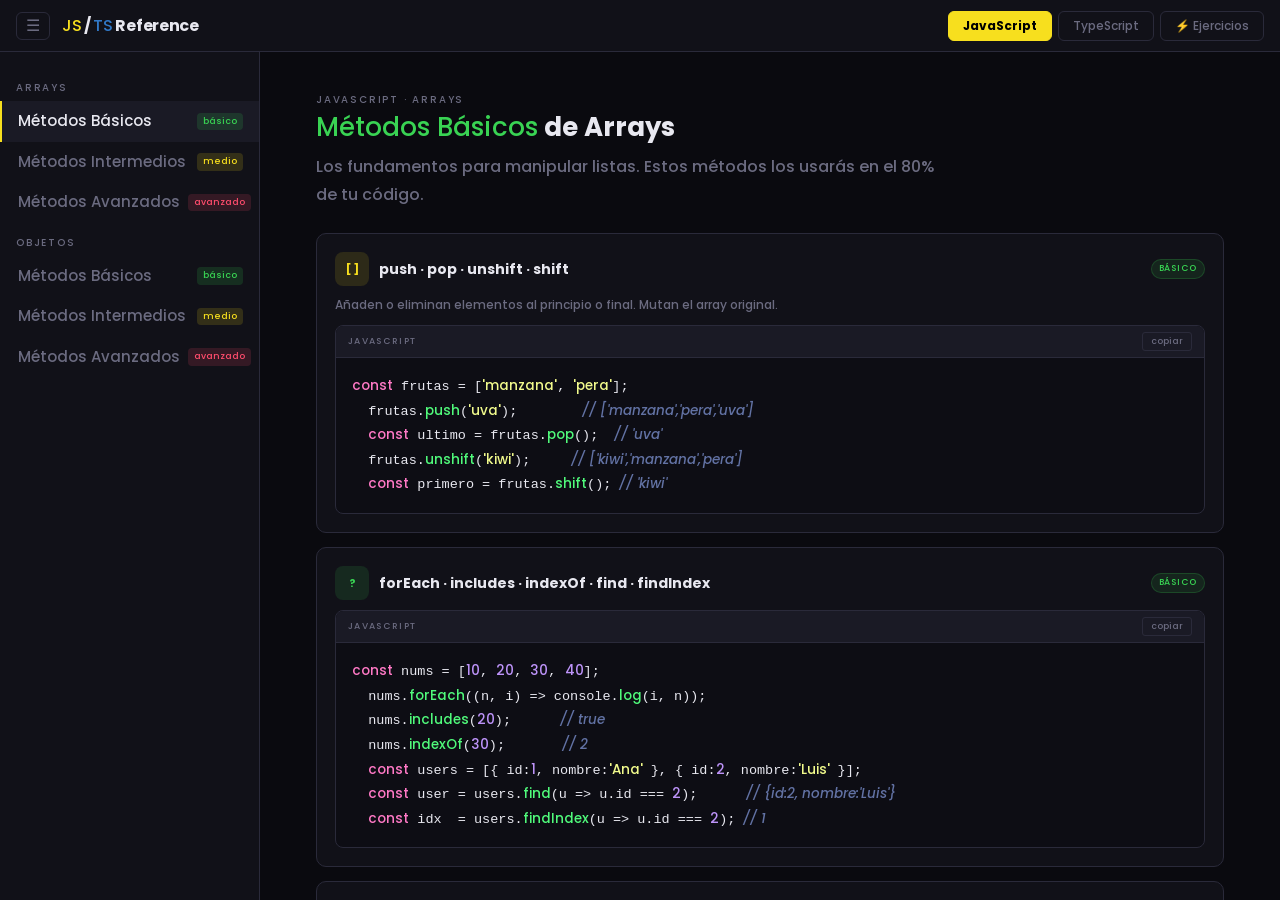
==== index.html @ 87ce4c35 "update name html" ====
<!DOCTYPE html>
<html lang="en">

<head>
  <meta charset="UTF-8">
  <meta name="viewport" content="width=device-width, initial-scale=1.0">
  <title>JS / TS Reference — Arrays, Objetos, TypeScript, React y Next.js</title>
  <link rel="icon" href="./favicon.svg" type="image/svg+xml">
  <link rel="preconnect" href="https://fonts.googleapis.com">
  <link rel="preconnect" href="https://fonts.gstatic.com" crossorigin>
  <link href="https://fonts.googleapis.com/css2?family=Poppins:ital,wght@0,100;0,200;0,300;0,400;0,500;0,600;0,700;0,800;0,900;1,100;1,200;1,300;1,400;1,500;1,600;1,700;1,800;1,900&display=swap" rel="stylesheet">
  <link rel="stylesheet" href="style.css">
  <meta name="description" content="Guía interactiva de métodos de Arrays y Objetos en JavaScript, y patrones de TypeScript para React y Next.js. Con ejercicios de práctica, soluciones y explicaciones. Sin instalación, funciona offline.">
  <meta name="keywords" content="javascript, typescript, arrays, objetos, react, nextjs, métodos javascript, utility types, generics, hooks tipados, ejercicios javascript, aprender javascript, aprender typescript, referencia js, referencia ts">
  <meta name="author" content="jorgeDevCod">
  <meta name="robots" content="index, follow">
  <meta name="theme-color" content="#0a0a0f">
  <link rel="canonical" href="https://js-ts-reference.netlify.app/">
  
  <!-- ===== OPEN GRAPH (Facebook, LinkedIn, WhatsApp) ===== -->
  <meta property="og:type" content="website">
  <meta property="og:url" content="https://js-ts-reference.netlify.app/">
  <meta property="og:title" content="JS / TS Reference — Arrays, Objetos, TypeScript, React y Next.js">
  <meta property="og:description" content="Guía interactiva con teoría, ejemplos y ejercicios de JavaScript y TypeScript. Métodos de Arrays, Objetos, Generics, Utility Types, Hooks tipados, Next.js patterns y más.">
  <meta property="og:image" content="https://js-ts-reference.netlify.app/og-image.png">
  <meta property="og:image:width" content="1200">
  <meta property="og:image:height" content="630">
  <meta property="og:image:alt" content="JS / TS Reference — Guía interactiva de JavaScript y TypeScript">
  <meta property="og:locale" content="es_ES">
  <meta property="og:site_name" content="JS / TS Reference">
  
  <!-- ===== TWITTER CARD ===== -->
  <meta name="twitter:card" content="summary_large_image">
  <meta name="twitter:url" content="https://js-ts-reference.netlify.app/">
  <meta name="twitter:title" content="JS / TS Reference — Arrays, Objetos, TypeScript, React y Next.js">
  <meta name="twitter:description" content="Guía interactiva con teoría, ejemplos y ejercicios de JavaScript y TypeScript para React y Next.js. Funciona offline, sin instalación.">
  <meta name="twitter:image" content="https://js-ts-reference.netlify.app/og-image.png">
  <meta name="twitter:creator" content="@jorgeDevCod">
  <meta name="twitter:site" content="@jorgeDevCod">
  
  <!-- ===== PWA / MOBILE ===== -->
  <meta name="mobile-web-app-capable" content="yes">
  <meta name="apple-mobile-web-app-capable" content="yes">
  <meta name="apple-mobile-web-app-status-bar-style" content="black-translucent">
  <meta name="apple-mobile-web-app-title" content="JS/TS Ref">
  <meta name="application-name" content="JS/TS Reference">
  <meta name="format-detection" content="telephone=no">
</head>

<body>
  </head>

  <body>
    <header>
      <button class="toggle-btn" onclick="toggleSidebar()">☰</button>
      <div class="logo"><span class="js">JS</span> / <span class="ts">TS</span> Reference</div>
      <div class="tabs">
        <button class="main-tab act-js" onclick="switchTab('js',this)">JavaScript</button>
        <button class="main-tab" onclick="switchTab('ts',this)">TypeScript</button>
        <button class="main-tab" onclick="switchTab('ex',this)">⚡ Ejercicios</button>
      </div>
    </header>

    <div class="layout">
      <!-- SIDEBAR JS -->
      <aside id="sb-js">
        <div class="s-label">Arrays</div>
        <div class="s-item active" onclick="show('arr-bas',this)">Métodos Básicos <span class="badge b-bas">básico</span></div>
        <div class="s-item" onclick="show('arr-mid',this)">Métodos Intermedios <span class="badge b-mid">medio</span></div>
        <div class="s-item" onclick="show('arr-adv',this)">Métodos Avanzados <span class="badge b-adv">avanzado</span></div>
        <div class="s-label">Objetos</div>
        <div class="s-item" onclick="show('obj-bas',this)">Métodos Básicos <span class="badge b-bas">básico</span></div>
        <div class="s-item" onclick="show('obj-mid',this)">Métodos Intermedios <span class="badge b-mid">medio</span></div>
        <div class="s-item" onclick="show('obj-adv',this)">Métodos Avanzados <span class="badge b-adv">avanzado</span></div>
      </aside>

      <!-- SIDEBAR TS -->
      <aside id="sb-ts" style="display:none">
        <div class="s-label">TypeScript Core</div>
        <div class="s-item active tsm" onclick="show('ts-types',this)">Tipos &amp; Interfaces <span class="badge b-ts">TS</span></div>
        <div class="s-item" onclick="show('ts-gen',this)">Generics <span class="badge b-ts">TS</span></div>
        <div class="s-item" onclick="show('ts-util',this)">Utility Types <span class="badge b-ts">TS</span></div>
        <div class="s-label">React + Next.js</div>
        <div class="s-item" onclick="show('ts-react',this)">Hooks &amp; Componentes <span class="badge b-ts">React</span></div>
        <div class="s-item" onclick="show('ts-next',this)">Next.js Patterns <span class="badge b-ts">Next</span></div>
        <div class="s-item" onclick="show('ts-async',this)">Async &amp; Fetching <span class="badge b-ts">Async</span></div>
      </aside>

      <!-- SIDEBAR EX -->
      <aside id="sb-ex" style="display:none">
        <div class="s-label">Ejercicios JS</div>
        <div class="s-item active exm" onclick="showEx('ex-js',this)">Arrays &amp; Objetos <span class="badge b-ex">JS</span></div>
        <div class="s-label">Ejercicios TS</div>
        <div class="s-item" onclick="showEx('ex-ts',this)">TypeScript &amp; React <span class="badge b-ts">TS</span></div>
      </aside>

      <main>

        <!-- ===== ARRAYS BÁSICO ===== -->
        <div id="arr-bas" class="sec active">
          <div class="sec-eye">JavaScript · Arrays</div>
          <h1 class="sec-title"><span class="cg">Métodos Básicos</span> de Arrays</h1>
          <p class="sec-desc">Los fundamentos para manipular listas. Estos métodos los usarás en el 80% de tu código.</p>
          <div class="card">
            <div class="card-h">
              <div class="card-icon ij">[ ]</div>
              <div class="card-title">push · pop · unshift · shift</div><span class="tag t-bas">Básico</span>
            </div>
            <p class="card-desc">Añaden o eliminan elementos al principio o final. <strong>Mutan</strong> el array original.</p>
            <div class="cb">
              <div class="cb-head"><span class="cb-lang">javascript</span><button class="cp-btn" onclick="cp(this)">copiar</button></div>
              <pre><span class="kw">const</span> frutas = [<span class="st">'manzana'</span>, <span class="st">'pera'</span>];
  frutas.<span class="fn">push</span>(<span class="st">'uva'</span>);        <span class="cm">// ['manzana','pera','uva']</span>
  <span class="kw">const</span> ultimo = frutas.<span class="fn">pop</span>();  <span class="cm">// 'uva'</span>
  frutas.<span class="fn">unshift</span>(<span class="st">'kiwi'</span>);     <span class="cm">// ['kiwi','manzana','pera']</span>
  <span class="kw">const</span> primero = frutas.<span class="fn">shift</span>(); <span class="cm">// 'kiwi'</span></pre>
            </div>
          </div>
          <div class="card">
            <div class="card-h">
              <div class="card-icon ig">?</div>
              <div class="card-title">forEach · includes · indexOf · find · findIndex</div><span class="tag t-bas">Básico</span>
            </div>
            <div class="cb">
              <div class="cb-head"><span class="cb-lang">javascript</span><button class="cp-btn" onclick="cp(this)">copiar</button></div>
              <pre><span class="kw">const</span> nums = [<span class="nm">10</span>, <span class="nm">20</span>, <span class="nm">30</span>, <span class="nm">40</span>];
  nums.<span class="fn">forEach</span>((n, i) => console.<span class="fn">log</span>(i, n));
  nums.<span class="fn">includes</span>(<span class="nm">20</span>);      <span class="cm">// true</span>
  nums.<span class="fn">indexOf</span>(<span class="nm">30</span>);       <span class="cm">// 2</span>
  <span class="kw">const</span> users = [{ id:<span class="nm">1</span>, nombre:<span class="st">'Ana'</span> }, { id:<span class="nm">2</span>, nombre:<span class="st">'Luis'</span> }];
  <span class="kw">const</span> user = users.<span class="fn">find</span>(u => u.id === <span class="nm">2</span>);      <span class="cm">// {id:2, nombre:'Luis'}</span>
  <span class="kw">const</span> idx  = users.<span class="fn">findIndex</span>(u => u.id === <span class="nm">2</span>); <span class="cm">// 1</span></pre>
            </div>
          </div>
          <div class="card">
            <div class="card-h">
              <div class="card-icon ij">✂</div>
              <div class="card-title">slice · splice</div><span class="tag t-bas">Básico</span>
            </div>
            <div class="cb">
              <div class="cb-head"><span class="cb-lang">javascript</span><button class="cp-btn" onclick="cp(this)">copiar</button></div>
              <pre><span class="kw">const</span> letras = [<span class="st">'a'</span>,<span class="st">'b'</span>,<span class="st">'c'</span>,<span class="st">'d'</span>,<span class="st">'e'</span>];
  letras.<span class="fn">slice</span>(<span class="nm">1</span>, <span class="nm">3</span>);          <span class="cm">// ['b','c'] — NO muta</span>
  letras.<span class="fn">slice</span>(-<span class="nm">2</span>);             <span class="cm">// ['d','e']</span>
  letras.<span class="fn">splice</span>(<span class="nm">2</span>, <span class="nm">1</span>);          <span class="cm">// elimina 'c' — SÍ muta</span>
  letras.<span class="fn">splice</span>(<span class="nm">1</span>, <span class="nm">0</span>, <span class="st">'X'</span>);    <span class="cm">// inserta 'X' en índice 1</span></pre>
            </div>
          </div>
          <div class="card">
            <div class="card-h">
              <div class="card-icon ig">+</div>
              <div class="card-title">join · concat · spread · Array.from · isArray</div><span class="tag t-bas">Básico</span>
            </div>
            <div class="cb">
              <div class="cb-head"><span class="cb-lang">javascript</span><button class="cp-btn" onclick="cp(this)">copiar</button></div>
              <pre><span class="kw">const</span> a = [<span class="nm">1</span>,<span class="nm">2</span>], b = [<span class="nm">3</span>,<span class="nm">4</span>];
  [...a, ...b];                     <span class="cm">// [1,2,3,4]</span>
  [<span class="st">'Hola'</span>,<span class="st">'mundo'</span>].<span class="fn">join</span>(<span class="st">' '</span>);    <span class="cm">// 'Hola mundo'</span>
  <span class="ty">Array</span>.<span class="fn">from</span>(<span class="st">'hola'</span>);              <span class="cm">// ['h','o','l','a']</span>
  <span class="ty">Array</span>.<span class="fn">from</span>({length:<span class="nm">3</span>}, (_,i) => i); <span class="cm">// [0,1,2]</span>
  <span class="ty">Array</span>.<span class="fn">isArray</span>([<span class="nm">1</span>,<span class="nm">2</span>]);           <span class="cm">// true</span></pre>
            </div>
          </div>
        </div>

        <!-- ===== ARRAYS INTERMEDIO ===== -->
        <div id="arr-mid" class="sec">
          <div class="sec-eye">JavaScript · Arrays</div>
          <h1 class="sec-title"><span class="cj">Métodos Intermedios</span> de Arrays</h1>
          <p class="sec-desc">map, filter y reduce son la trinidad del trabajo moderno con datos.</p>
          <div class="card">
            <div class="card-h">
              <div class="card-icon ij">⟿</div>
              <div class="card-title">map() — Transformar</div><span class="tag t-mid">Medio</span>
            </div>
            <p class="card-desc">Transforma cada elemento y retorna un nuevo array del mismo tamaño. No muta. Fundamental en React para renderizar listas.</p>
            <div class="cb">
              <div class="cb-head"><span class="cb-lang">javascript</span><button class="cp-btn" onclick="cp(this)">copiar</button></div>
              <pre><span class="kw">const</span> precios = [<span class="nm">100</span>, <span class="nm">200</span>, <span class="nm">350</span>];
  <span class="kw">const</span> conDesc = precios.<span class="fn">map</span>(p => p * <span class="nm">0.9</span>); <span class="cm">// [90,180,315]</span>
  <span class="kw">const</span> productos = [
    { nombre:<span class="st">'Camisa'</span>, precio:<span class="nm">25</span> },
    { nombre:<span class="st">'Pantalón'</span>, precio:<span class="nm">50</span> }
  ];
  <span class="kw">const</span> etiquetas = productos.<span class="fn">map</span>(p => ({
    ...p, etiqueta: <span class="st">`${p.nombre} — €${p.precio}`</span>, caro: p.precio > <span class="nm">30</span>
  }));</pre>
            </div>
          </div>
          <div class="card">
            <div class="card-h">
              <div class="card-icon ig">▽</div>
              <div class="card-title">filter() — Filtrar</div><span class="tag t-mid">Medio</span>
            </div>
            <div class="cb">
              <div class="cb-head"><span class="cb-lang">javascript</span><button class="cp-btn" onclick="cp(this)">copiar</button></div>
              <pre><span class="kw">const</span> tareas = [
    { id:<span class="nm">1</span>, texto:<span class="st">'Diseñar'</span>, done:<span class="kw">true</span>  },
    { id:<span class="nm">2</span>, texto:<span class="st">'Codear'</span>,  done:<span class="kw">false</span> },
    { id:<span class="nm">3</span>, texto:<span class="st">'Testear'</span>, done:<span class="kw">false</span> },
  ];
  <span class="kw">const</span> pendientes = tareas.<span class="fn">filter</span>(t => !t.done);
  <span class="kw">const</span> textos = tareas.<span class="fn">filter</span>(t => !t.done).<span class="fn">map</span>(t => t.texto);
  <span class="cm">// ['Codear','Testear']</span>
  <span class="kw">const</span> sinPrimera = tareas.<span class="fn">filter</span>(t => t.id !== <span class="nm">1</span>);</pre>
            </div>
          </div>
          <div class="card">
            <div class="card-h">
              <div class="card-icon ir">∑</div>
              <div class="card-title">reduce() — Acumular</div><span class="tag t-mid">Medio</span>
            </div>
            <div class="cb">
              <div class="cb-head"><span class="cb-lang">javascript</span><button class="cp-btn" onclick="cp(this)">copiar</button></div>
              <pre><span class="kw">const</span> nums = [<span class="nm">1</span>,<span class="nm">2</span>,<span class="nm">3</span>,<span class="nm">4</span>,<span class="nm">5</span>];
  <span class="kw">const</span> suma = nums.<span class="fn">reduce</span>((acc, n) => acc + n, <span class="nm">0</span>); <span class="cm">// 15</span>
  <span class="kw">const</span> items = [
    { tipo:<span class="st">'fruta'</span>, nombre:<span class="st">'manzana'</span> },
    { tipo:<span class="st">'vegetal'</span>, nombre:<span class="st">'zanahoria'</span> },
    { tipo:<span class="st">'fruta'</span>, nombre:<span class="st">'pera'</span> },
  ];
  <span class="kw">const</span> porTipo = items.<span class="fn">reduce</span>((acc, item) => {
    <span class="kw">if</span> (!acc[item.tipo]) acc[item.tipo] = [];
    acc[item.tipo].<span class="fn">push</span>(item.nombre);
    <span class="kw">return</span> acc;
  }, {});
  <span class="cm">// { fruta:['manzana','pera'], vegetal:['zanahoria'] }</span></pre>
            </div>
          </div>
          <div class="card">
            <div class="card-h">
              <div class="card-icon ij">⇅</div>
              <div class="card-title">sort · some · every</div><span class="tag t-mid">Medio</span>
            </div>
            <div class="cb">
              <div class="cb-head"><span class="cb-lang">javascript</span><button class="cp-btn" onclick="cp(this)">copiar</button></div>
              <pre><span class="kw">const</span> nums = [<span class="nm">3</span>,<span class="nm">1</span>,<span class="nm">4</span>,<span class="nm">1</span>,<span class="nm">5</span>];
  [...nums].<span class="fn">sort</span>((a,b) => a-b); <span class="cm">// [1,1,3,4,5] asc</span>
  [...nums].<span class="fn">sort</span>((a,b) => b-a); <span class="cm">// [5,4,3,1,1] desc</span>
  nums.<span class="fn">some</span>(n => n > <span class="nm">4</span>);         <span class="cm">// true</span>
  nums.<span class="fn">every</span>(n => n > <span class="nm">0</span>);        <span class="cm">// true</span></pre>
            </div>
          </div>
        </div>

        <!-- ===== ARRAYS AVANZADO ===== -->
        <div id="arr-adv" class="sec">
          <div class="sec-eye">JavaScript · Arrays</div>
          <h1 class="sec-title"><span class="cr">Métodos Avanzados</span> de Arrays</h1>
          <p class="sec-desc">flat, flatMap, Set, Map, groupBy y composición funcional.</p>
          <div class="card">
            <div class="card-h">
              <div class="card-icon ir">⇢</div>
              <div class="card-title">flat · flatMap</div><span class="tag t-adv">Avanzado</span>
            </div>
            <div class="cb">
              <div class="cb-head"><span class="cb-lang">javascript</span><button class="cp-btn" onclick="cp(this)">copiar</button></div>
              <pre>[<span class="nm">1</span>,[<span class="nm">2</span>,[<span class="nm">3</span>]]].<span class="fn">flat</span>();          <span class="cm">// [1,2,[3]]</span>
  [<span class="nm">1</span>,[<span class="nm">2</span>,[<span class="nm">3</span>]]].<span class="fn">flat</span>(Infinity);  <span class="cm">// [1,2,3]</span>
  <span class="kw">const</span> oraciones = [<span class="st">'Hola mundo'</span>, <span class="st">'JS es genial'</span>];
  oraciones.<span class="fn">flatMap</span>(s => s.<span class="fn">split</span>(<span class="st">' '</span>));
  <span class="cm">// ['Hola','mundo','JS','es','genial']</span>
  <span class="kw">const</span> posts = [
    { titulo:<span class="st">'React'</span>, tags:[<span class="st">'js'</span>,<span class="st">'frontend'</span>] },
    { titulo:<span class="st">'TS'</span>,    tags:[<span class="st">'ts'</span>,<span class="st">'js'</span>] },
  ];
  posts.<span class="fn">flatMap</span>(p => p.tags); <span class="cm">// ['js','frontend','ts','js']</span></pre>
            </div>
          </div>
          <div class="card">
            <div class="card-h">
              <div class="card-icon ir">⊞</div>
              <div class="card-title">Set · Map · eliminar duplicados</div><span class="tag t-adv">Avanzado</span>
            </div>
            <div class="cb">
              <div class="cb-head"><span class="cb-lang">javascript</span><button class="cp-btn" onclick="cp(this)">copiar</button></div>
              <pre><span class="kw">const</span> tags = [<span class="st">'js'</span>,<span class="st">'ts'</span>,<span class="st">'js'</span>,<span class="st">'react'</span>];
  <span class="kw">const</span> unicos = [...<span class="kw">new</span> <span class="fn">Set</span>(tags)]; <span class="cm">// ['js','ts','react']</span>
  <span class="kw">const</span> dedup = (arr, key) =>
    [...<span class="kw">new</span> <span class="fn">Map</span>(arr.<span class="fn">map</span>(i => [i[key], i])).<span class="fn">values</span>()];
  <span class="ty">Object</span>.<span class="fn">groupBy</span>(
    [{ cat:<span class="st">'ropa'</span>, n:<span class="st">'camisa'</span> }, { cat:<span class="st">'tech'</span>, n:<span class="st">'laptop'</span> }],
    p => p.cat
  ); <span class="cm">// { ropa:[...], tech:[...] }</span></pre>
            </div>
          </div>
          <div class="card">
            <div class="card-h">
              <div class="card-icon ip">∘</div>
              <div class="card-title">Composición funcional — pipeline</div><span class="tag t-adv">Avanzado</span>
            </div>
            <div class="cb">
              <div class="cb-head"><span class="cb-lang">javascript</span><button class="cp-btn" onclick="cp(this)">copiar</button></div>
              <pre><span class="kw">const</span> ventas = [
    { vendedor:<span class="st">'Ana'</span>,  region:<span class="st">'norte'</span>, monto:<span class="nm">300</span> },
    { vendedor:<span class="st">'Luis'</span>, region:<span class="st">'sur'</span>,   monto:<span class="nm">150</span> },
    { vendedor:<span class="st">'Ana'</span>,  region:<span class="st">'norte'</span>, monto:<span class="nm">450</span> },
  ];
  <span class="kw">const</span> reporte = ventas
    .<span class="fn">filter</span>(v => v.region === <span class="st">'norte'</span>)
    .<span class="fn">reduce</span>((acc, v) => {
      <span class="kw">const</span> e = acc.<span class="fn">find</span>(a => a.vendedor === v.vendedor);
      <span class="kw">if</span> (e) e.total += v.monto;
      <span class="kw">else</span> acc.<span class="fn">push</span>({ vendedor: v.vendedor, total: v.monto });
      <span class="kw">return</span> acc;
    }, [])
    .<span class="fn">sort</span>((a,b) => b.total - a.total)
    .<span class="fn">map</span>(a => <span class="st">`${a.vendedor}: €${a.total}`</span>);
  <span class="cm">// ['Ana: €750']</span></pre>
            </div>
            <div class="out"><span class="out-lbl">resultado</span>['Ana: €750']</div>
          </div>
        </div>

        <!-- ===== OBJETOS BÁSICO ===== -->
        <div id="obj-bas" class="sec">
          <div class="sec-eye">JavaScript · Objetos</div>
          <h1 class="sec-title"><span class="cg">Métodos Básicos</span> de Objetos</h1>
          <p class="sec-desc">Acceso, creación y transformación básica de objetos.</p>
          <div class="card">
            <div class="card-h">
              <div class="card-icon ij">{}</div>
              <div class="card-title">keys · values · entries · fromEntries</div><span class="tag t-bas">Básico</span>
            </div>
            <div class="cb">
              <div class="cb-head"><span class="cb-lang">javascript</span><button class="cp-btn" onclick="cp(this)">copiar</button></div>
              <pre><span class="kw">const</span> persona = { nombre:<span class="st">'Ana'</span>, edad:<span class="nm">28</span>, ciudad:<span class="st">'Madrid'</span> };
  <span class="ty">Object</span>.<span class="fn">keys</span>(persona);    <span class="cm">// ['nombre','edad','ciudad']</span>
  <span class="ty">Object</span>.<span class="fn">values</span>(persona);  <span class="cm">// ['Ana',28,'Madrid']</span>
  <span class="ty">Object</span>.<span class="fn">entries</span>(persona).<span class="fn">forEach</span>(([k,v]) => console.<span class="fn">log</span>(<span class="st">`${k}: ${v}`</span>));
  <span class="kw">const</span> mayus = <span class="ty">Object</span>.<span class="fn">fromEntries</span>(
    <span class="ty">Object</span>.<span class="fn">entries</span>(persona).<span class="fn">map</span>(([k,v]) => [k, <span class="ty">String</span>(v).<span class="fn">toUpperCase</span>()])
  );</pre>
            </div>
          </div>
          <div class="card">
            <div class="card-h">
              <div class="card-icon ig">⊕</div>
              <div class="card-title">Spread · Destructuring · Optional chaining</div><span class="tag t-bas">Básico</span>
            </div>
            <div class="cb">
              <div class="cb-head"><span class="cb-lang">javascript</span><button class="cp-btn" onclick="cp(this)">copiar</button></div>
              <pre><span class="kw">const</span> user = { id:<span class="nm">1</span>, nombre:<span class="st">'Ana'</span>, rol:<span class="st">'admin'</span> };
  <span class="kw">const</span> actualizado = { ...user, nombre:<span class="st">'Ana García'</span> };
  <span class="kw">const</span> { rol, ...sinRol } = user;        <span class="cm">// elimina rol</span>
  <span class="kw">const</span> { nombre: alias, rol = <span class="st">'viewer'</span> } = user;
  <span class="kw">const</span> datos = { config: <span class="kw">null</span> };
  datos?.config?.tema;              <span class="cm">// undefined — no lanza error</span>
  datos?.config?.tema ?? <span class="st">'dark'</span>;  <span class="cm">// 'dark'</span></pre>
            </div>
          </div>
        </div>

        <!-- ===== OBJETOS INTERMEDIO ===== -->
        <div id="obj-mid" class="sec">
          <div class="sec-eye">JavaScript · Objetos</div>
          <h1 class="sec-title"><span class="cj">Métodos Intermedios</span> de Objetos</h1>
          <p class="sec-desc">Clonación profunda, fusión, getters y setters.</p>
          <div class="card">
            <div class="card-h">
              <div class="card-icon ij">⊡</div>
              <div class="card-title">structuredClone · Object.assign</div><span class="tag t-mid">Medio</span>
            </div>
            <div class="cb">
              <div class="cb-head"><span class="cb-lang">javascript</span><button class="cp-btn" onclick="cp(this)">copiar</button></div>
              <pre><span class="kw">const</span> config = { db: { host:<span class="st">'localhost'</span>, port:<span class="nm">5432</span> } };
  <span class="kw">const</span> shallow = { ...config };
  shallow.db.host = <span class="st">'prod'</span>; <span class="cm">// ❌ también cambia config!</span>
  <span class="kw">const</span> deep = <span class="fn">structuredClone</span>(config);
  deep.db.host = <span class="st">'prod'</span>;   <span class="cm">// ✅ config intacto</span>
  <span class="kw">const</span> merged = <span class="ty">Object</span>.<span class="fn">assign</span>({},
    { tema:<span class="st">'dark'</span>, idioma:<span class="st">'es'</span> },
    { tema:<span class="st">'light'</span> }
  ); <span class="cm">// { tema:'light', idioma:'es' }</span></pre>
            </div>
          </div>
          <div class="card">
            <div class="card-h">
              <div class="card-icon ig">get/set</div>
              <div class="card-title">Getters y Setters</div><span class="tag t-mid">Medio</span>
            </div>
            <div class="cb">
              <div class="cb-head"><span class="cb-lang">javascript</span><button class="cp-btn" onclick="cp(this)">copiar</button></div>
              <pre><span class="kw">const</span> persona = {
    nombre:<span class="st">'Ana'</span>, apellido:<span class="st">'García'</span>,
    <span class="kw">get</span> <span class="fn">nombreCompleto</span>() { <span class="kw">return</span> <span class="st">`${this.nombre} ${this.apellido}`</span>; },
    <span class="kw">set</span> <span class="fn">nombreCompleto</span>(val) { [this.nombre, this.apellido] = val.<span class="fn">split</span>(<span class="st">' '</span>); }
  };
  persona.nombreCompleto;           <span class="cm">// 'Ana García'</span>
  persona.nombreCompleto = <span class="st">'Luis Pérez'</span>;
  persona.nombre;                   <span class="cm">// 'Luis'</span></pre>
            </div>
          </div>
        </div>

        <!-- ===== OBJETOS AVANZADO ===== -->
        <div id="obj-adv" class="sec">
          <div class="sec-eye">JavaScript · Objetos</div>
          <h1 class="sec-title"><span class="cr">Métodos Avanzados</span> de Objetos</h1>
          <p class="sec-desc">freeze, seal, defineProperty, Proxy y Object.create.</p>
          <div class="card">
            <div class="card-h">
              <div class="card-icon ir">⊛</div>
              <div class="card-title">freeze · seal · defineProperty</div><span class="tag t-adv">Avanzado</span>
            </div>
            <div class="cb">
              <div class="cb-head"><span class="cb-lang">javascript</span><button class="cp-btn" onclick="cp(this)">copiar</button></div>
              <pre><span class="kw">const</span> CFG = <span class="ty">Object</span>.<span class="fn">freeze</span>({ api:<span class="st">'https://api.com'</span>, v:<span class="nm">2</span> });
  CFG.v = <span class="nm">3</span>; <span class="cm">// silently fails</span>
  <span class="kw">const</span> obj = <span class="ty">Object</span>.<span class="fn">seal</span>({ nombre:<span class="st">'Ana'</span> });
  obj.nombre = <span class="st">'Luis'</span>; <span class="cm">// ✅ cambia valor</span>
  obj.edad   = <span class="nm">30</span>;    <span class="cm">// ❌ no añade</span>
  <span class="kw">const</span> user = {};
  <span class="ty">Object</span>.<span class="fn">defineProperty</span>(user, <span class="st">'id'</span>, {
    <span class="kw">get</span>() { <span class="kw">return</span> <span class="st">'USR-001'</span>; },
    enumerable:<span class="kw">true</span>, configurable:<span class="kw">false</span>, writable:<span class="kw">false</span>
  });</pre>
            </div>
          </div>
          <div class="card">
            <div class="card-h">
              <div class="card-icon ip">⟡</div>
              <div class="card-title">Proxy · Object.create</div><span class="tag t-adv">Avanzado</span>
            </div>
            <div class="cb">
              <div class="cb-head"><span class="cb-lang">javascript</span><button class="cp-btn" onclick="cp(this)">copiar</button></div>
              <pre><span class="kw">const</span> persona = <span class="kw">new</span> <span class="fn">Proxy</span>({}, {
    <span class="fn">set</span>(target, prop, value) {
      <span class="kw">if</span> (prop === <span class="st">'edad'</span> && <span class="kw">typeof</span> value !== <span class="st">'number'</span>)
        <span class="kw">throw new</span> <span class="fn">TypeError</span>(<span class="st">'edad debe ser número'</span>);
      target[prop] = value; <span class="kw">return</span> <span class="kw">true</span>;
    }
  });
  persona.edad = <span class="nm">25</span>;    <span class="cm">// ✅</span>
  persona.edad = <span class="st">'25'</span>;  <span class="cm">// ❌ TypeError</span>
  <span class="kw">const</span> animal = { <span class="fn">hablar</span>() { <span class="kw">return</span> <span class="st">`Soy ${this.nombre}`</span>; } };
  <span class="kw">const</span> perro = <span class="ty">Object</span>.<span class="fn">create</span>(animal);
  perro.nombre = <span class="st">'Rex'</span>;
  perro.<span class="fn">hablar</span>(); <span class="cm">// 'Soy Rex'</span></pre>
            </div>
          </div>
        </div>

        <!-- ===== TS TIPOS ===== -->
        <div id="ts-types" class="sec">
          <div class="sec-eye">TypeScript · Core</div>
          <h1 class="sec-title"><span class="ct">Tipos</span> e <span class="ct">Interfaces</span></h1>
          <div class="card">
            <div class="card-h">
              <div class="card-icon it">T</div>
              <div class="card-title">type vs interface · as const · satisfies · keyof</div><span class="tag t-ts">TypeScript</span>
            </div>
            <div class="cb">
              <div class="cb-head"><span class="cb-lang">typescript</span><button class="cp-btn" onclick="cp(this)">copiar</button></div>
              <pre><span class="kw">interface</span> <span class="ty">User</span> {
    id: <span class="ty">number</span>; nombre: <span class="ty">string</span>; email: <span class="ty">string</span>;
    avatar?: <span class="ty">string</span>; <span class="kw">readonly</span> createdAt: <span class="ty">Date</span>;
  }
  <span class="kw">interface</span> <span class="ty">Admin</span> <span class="kw">extends</span> <span class="ty">User</span> { permisos: <span class="ty">string</span>[]; }
  <span class="kw">type</span> <span class="ty">Status</span> = <span class="st">'activo'</span> | <span class="st">'inactivo'</span> | <span class="st">'pendiente'</span>;
  <span class="kw">type</span> <span class="ty">UserWithStatus</span> = <span class="ty">User</span> & { status: <span class="ty">Status</span> };
  <span class="kw">const</span> ROUTES = { home:<span class="st">'/'</span>, users:<span class="st">'/users'</span> } <span class="kw">as const</span>;
  <span class="kw">type</span> <span class="ty">Route</span> = <span class="kw">typeof</span> ROUTES[<span class="kw">keyof typeof</span> ROUTES];
  <span class="cm">// '/' | '/users'</span>
  <span class="kw">const</span> cfg = { puerto:<span class="nm">3000</span> } <span class="kw">satisfies</span> { puerto: <span class="ty">number</span> };
  cfg.puerto.<span class="fn">toFixed</span>(); <span class="cm">// ✅ TS sabe que es number</span></pre>
            </div>
          </div>
        </div>

        <!-- ===== TS GENERICS ===== -->
        <div id="ts-gen" class="sec">
          <div class="sec-eye">TypeScript · Core</div>
          <h1 class="sec-title"><span class="ct">Generics</span></h1>
          <div class="card">
            <div class="card-h">
              <div class="card-icon it">⟨T⟩</div>
              <div class="card-title">Funciones genéricas · fetch tipado · hook genérico</div><span class="tag t-ts">TypeScript</span>
            </div>
            <div class="cb">
              <div class="cb-head"><span class="cb-lang">typescript</span><button class="cp-btn" onclick="cp(this)">copiar</button></div>
              <pre><span class="kw">function</span> <span class="fn">primero</span><<span class="ty">T</span>>(arr: <span class="ty">T</span>[]): <span class="ty">T</span> | <span class="kw">undefined</span> { <span class="kw">return</span> arr[<span class="nm">0</span>]; }
  <span class="kw">async function</span> <span class="fn">fetchData</span><<span class="ty">T</span>>(url: <span class="ty">string</span>): <span class="ty">Promise</span><<span class="ty">T</span>> {
    <span class="kw">const</span> res = <span class="kw">await</span> <span class="fn">fetch</span>(url);
    <span class="kw">if</span> (!res.ok) <span class="kw">throw new</span> <span class="fn">Error</span>(<span class="st">`HTTP ${res.status}`</span>);
    <span class="kw">return</span> res.<span class="fn">json</span>() <span class="kw">as</span> <span class="ty">Promise</span><<span class="ty">T</span>>;
  }
  <span class="kw">function</span> <span class="fn">useList</span><<span class="ty">T</span> <span class="kw">extends</span> { id: <span class="ty">number</span> }>() {
    <span class="kw">const</span> [items, setItems] = <span class="fn">useState</span><<span class="ty">T</span>[]>([]);
    <span class="kw">const</span> add    = (item: <span class="ty">T</span>) => setItems(p => [...p, item]);
    <span class="kw">const</span> remove = (id: <span class="ty">number</span>) => setItems(p => p.<span class="fn">filter</span>(i => i.id !== id));
    <span class="kw">const</span> update = (id: <span class="ty">number</span>, ch: <span class="ty">Partial</span><<span class="ty">T</span>>) =>
      setItems(p => p.<span class="fn">map</span>(i => i.id === id ? { ...i, ...ch } : i));
    <span class="kw">return</span> { items, add, remove, update };
  }</pre>
            </div>
          </div>
        </div>

        <!-- ===== TS UTILITY ===== -->
        <div id="ts-util" class="sec">
          <div class="sec-eye">TypeScript · Core</div>
          <h1 class="sec-title"><span class="ct">Utility Types</span></h1>
          <div class="card">
            <div class="card-h">
              <div class="card-icon it">⊘</div>
              <div class="card-title">Partial · Required · Pick · Omit · Record · ReturnType · infer</div><span class="tag t-ts">TypeScript</span>
            </div>
            <div class="cb">
              <div class="cb-head"><span class="cb-lang">typescript</span><button class="cp-btn" onclick="cp(this)">copiar</button></div>
              <pre><span class="kw">type</span> <span class="ty">UserUpdate</span>  = <span class="ty">Partial</span><<span class="ty">User</span>>;
  <span class="kw">type</span> <span class="ty">UserCard</span>    = <span class="ty">Pick</span><<span class="ty">User</span>, <span class="st">'nombre'</span> | <span class="st">'avatar'</span>>;
  <span class="kw">type</span> <span class="ty">UserPublic</span>  = <span class="ty">Omit</span><<span class="ty">User</span>, <span class="st">'email'</span>>;
  <span class="kw">type</span> <span class="ty">Cache</span>       = <span class="ty">Record</span><<span class="ty">string</span>, <span class="ty">User</span>>;
  <span class="kw">type</span> <span class="ty">UserData</span>    = <span class="ty">Awaited</span><<span class="ty">ReturnType</span><<span class="kw">typeof</span> getUser>>;
  <span class="kw">type</span> <span class="ty">UnwrapArr</span><<span class="ty">T</span>> = T <span class="kw">extends</span> (<span class="kw">infer</span> <span class="ty">U</span>)[] ? <span class="ty">U</span> : <span class="ty">T</span>;
  <span class="kw">type</span> <span class="ty">A</span> = <span class="ty">UnwrapArr</span><<span class="ty">string</span>[]>;  <span class="cm">// string</span>
  <span class="kw">type</span> <span class="ty">B</span> = <span class="ty">UnwrapArr</span><<span class="ty">number</span>>;    <span class="cm">// number</span></pre>
            </div>
          </div>
        </div>

        <!-- ===== TS REACT ===== -->
        <div id="ts-react" class="sec">
          <div class="sec-eye">TypeScript · React</div>
          <h1 class="sec-title"><span class="ct">Hooks</span> y <span class="ct">Componentes</span></h1>
          <div class="card">
            <div class="card-h">
              <div class="card-icon it">⊛</div>
              <div class="card-title">useState · useRef · useReducer · Eventos · children</div><span class="tag t-re">React</span>
            </div>
            <div class="cb">
              <div class="cb-head"><span class="cb-lang">typescript</span><button class="cp-btn" onclick="cp(this)">copiar</button></div>
              <pre><span class="kw">const</span> [user, setUser]   = <span class="fn">useState</span><<span class="ty">User</span> | <span class="kw">null</span>>(null);
  <span class="kw">const</span> inputRef = <span class="fn">useRef</span><<span class="ty">HTMLInputElement</span>>(null);
  inputRef.current?.<span class="fn">focus</span>();
  <span class="kw">type</span> <span class="ty">Action</span> = { type:<span class="st">'inc'</span> } | { type:<span class="st">'reset'</span>; payload:<span class="ty">number</span> };
  <span class="kw">function</span> <span class="fn">reducer</span>(s:<span class="ty">number</span>, a:<span class="ty">Action</span>):<span class="ty">number</span> {
    <span class="kw">switch</span>(a.type){ <span class="kw">case</span> <span class="st">'inc'</span>: <span class="kw">return</span> s+<span class="nm">1</span>; <span class="kw">case</span> <span class="st">'reset'</span>: <span class="kw">return</span> a.payload; }
  }
  <span class="kw">const</span> onChange = (e: <span class="ty">ChangeEvent</span><<span class="ty">HTMLInputElement</span>>) => e.target.value;
  <span class="kw">interface</span> <span class="ty">CardProps</span> { children: <span class="ty">React.ReactNode</span>; title: <span class="ty">string</span>; }
  <span class="kw">interface</span> <span class="ty">InputProps</span> <span class="kw">extends</span> <span class="ty">ComponentProps</span><<span class="st">'input'</span>> { label: <span class="ty">string</span>; }</pre>
            </div>
          </div>
        </div>

        <!-- ===== TS NEXT ===== -->
        <div id="ts-next" class="sec">
          <div class="sec-eye">TypeScript · Next.js</div>
          <h1 class="sec-title"><span class="ct">Next.js</span> <span class="cp">Patterns</span></h1>
          <div class="card">
            <div class="card-h">
              <div class="card-icon it">▲</div>
              <div class="card-title">Page props · Server Actions · Route Handlers · Zod</div><span class="tag t-nx">Next.js</span>
            </div>
            <div class="cb">
              <div class="cb-head"><span class="cb-lang">typescript</span><button class="cp-btn" onclick="cp(this)">copiar</button></div>
              <pre><span class="kw">interface</span> <span class="ty">PageProps</span> { params: { id:<span class="ty">string</span> }; searchParams: Record<<span class="ty">string</span>, <span class="ty">string</span> | <span class="kw">undefined</span>>; }
  <span class="kw">const</span> PostSchema = z.<span class="fn">object</span>({ titulo: z.<span class="fn">string</span>().<span class="fn">min</span>(<span class="nm">3</span>), contenido: z.<span class="fn">string</span>().<span class="fn">min</span>(<span class="nm">10</span>) });
  <span class="kw">type</span> <span class="ty">PostInput</span> = z.<span class="fn">infer</span><<span class="kw">typeof</span> PostSchema>;
  <span class="kw">type</span> <span class="ty">Result</span><<span class="ty">T</span>> = { ok:<span class="kw">true</span>; data:<span class="ty">T</span> } | { ok:<span class="kw">false</span>; error:<span class="ty">string</span> };
  <span class="kw">export async function</span> <span class="fn">createPost</span>(raw: <span class="kw">unknown</span>): <span class="ty">Promise</span><<span class="ty">Result</span><<span class="ty">Post</span>>> {
    <span class="kw">const</span> p = PostSchema.<span class="fn">safeParse</span>(raw);
    <span class="kw">if</span> (!p.success) <span class="kw">return</span> { ok:<span class="kw">false</span>, error: p.error.<span class="fn">flatten</span>().<span class="fn">toString</span>() };
    <span class="kw">const</span> post = <span class="kw">await</span> db.post.<span class="fn">create</span>(p.data);
    <span class="fn">revalidatePath</span>(<span class="st">'/posts'</span>);
    <span class="kw">return</span> { ok:<span class="kw">true</span>, data: post };
  }
  <span class="kw">export async function</span> <span class="fn">GET</span>(req:<span class="ty">NextRequest</span>, {params}:{params:{id:<span class="ty">string</span>}}) {
    <span class="kw">const</span> user = <span class="kw">await</span> db.<span class="fn">findUser</span>(<span class="ty">Number</span>(params.id));
    <span class="kw">if</span> (!user) <span class="kw">return</span> <span class="ty">NextResponse</span>.<span class="fn">json</span>({error:<span class="st">'Not found'</span>},{status:<span class="nm">404</span>});
    <span class="kw">return</span> <span class="ty">NextResponse</span>.<span class="fn">json</span>(user);
  }</pre>
            </div>
          </div>
        </div>

        <!-- ===== TS ASYNC ===== -->
        <div id="ts-async" class="sec">
          <div class="sec-eye">TypeScript · Async</div>
          <h1 class="sec-title"><span class="ct">Async</span> y <span class="cp">Data Fetching</span></h1>
          <div class="card">
            <div class="card-h">
              <div class="card-icon it">⟳</div>
              <div class="card-title">Promise.all · allSettled · React Query · Patrón Result</div><span class="tag t-ts">TypeScript</span>
            </div>
            <div class="cb">
              <div class="cb-head"><span class="cb-lang">typescript</span><button class="cp-btn" onclick="cp(this)">copiar</button></div>
              <pre><span class="kw">const</span> [users, posts] = <span class="kw">await</span> <span class="ty">Promise</span>.<span class="fn">all</span>([
    <span class="fn">fetchData</span><<span class="ty">User</span>[]>(<span class="st">'/api/users'</span>), <span class="fn">fetchData</span><<span class="ty">Post</span>[]>(<span class="st">'/api/posts'</span>)
  ]);
  <span class="kw">const</span> { data, isLoading } = <span class="fn">useQuery</span><<span class="ty">User</span>[], <span class="ty">Error</span>>({
    queryKey: [<span class="st">'users'</span>], queryFn: () => <span class="fn">fetchData</span><<span class="ty">User</span>[]>(<span class="st">'/api/users'</span>)
  });
  <span class="kw">async function</span> <span class="fn">safe</span><<span class="ty">T</span>>(fn: () => <span class="ty">Promise</span><<span class="ty">T</span>>): <span class="ty">Promise</span><<span class="ty">Result</span><<span class="ty">T</span>>> {
    <span class="kw">try</span> { <span class="kw">return</span> { ok:<span class="kw">true</span>, data: <span class="kw">await</span> <span class="fn">fn</span>() }; }
    <span class="kw">catch</span>(e) { <span class="kw">return</span> { ok:<span class="kw">false</span>, error: (e <span class="kw">as</span> <span class="ty">Error</span>).message }; }
  }</pre>
            </div>
          </div>
        </div>

        <!-- ===== EJERCICIOS JS ===== -->
        <div id="ex-js" class="sec">
          <div class="sec-eye">Ejercicios · JavaScript</div>
          <h1 class="sec-title"><span class="cr">Practica</span> Arrays &amp; Objetos</h1>
          <p class="sec-desc">Resuelve cada ejercicio antes de ver la solución. Abre el desplegable de explicación para entender el proceso.</p>

          <div class="ex-filter">
            <button class="ex-filter-btn on-all" onclick="filterEx('all',this)">Todos</button>
            <button class="ex-filter-btn" onclick="filterEx('bas',this)">Básico</button>
            <button class="ex-filter-btn" onclick="filterEx('mid',this)">Intermedio</button>
            <button class="ex-filter-btn" onclick="filterEx('adv',this)">Avanzado</button>
          </div>

          <!-- EJ 1 -->
          <div class="ex-card" data-level="bas">
            <div class="ex-header">
              <div class="ex-num bas">1</div>
              <div class="ex-info">
                <div class="ex-title">Invertir un array sin usar .reverse()</div>
                <div class="ex-desc">Dado un array de números, devuelve uno nuevo con los elementos en orden inverso. No mutes el original.</div>
                <div class="ex-tags"><span class="tag t-bas">Básico</span><span class="tag t-bas">Arrays</span></div>
              </div>
            </div>
            <div class="ex-body">
              <div class="ex-starter">
                <span class="ex-starter-lbl">código de inicio</span>
                <pre style="padding:0;border:none;background:transparent"><span class="kw">const</span> nums = [<span class="nm">1</span>, <span class="nm">2</span>, <span class="nm">3</span>, <span class="nm">4</span>, <span class="nm">5</span>];
  
  <span class="kw">function</span> <span class="fn">invertir</span>(arr) {
    <span class="cm">// tu código aquí</span>
  }
  
  console.<span class="fn">log</span>(<span class="fn">invertir</span>(nums)); <span class="cm">// [5,4,3,2,1]</span>
  console.<span class="fn">log</span>(nums);           <span class="cm">// [1,2,3,4,5] — sin cambios</span></pre>
              </div>
              <div class="toggles">
                <button class="tog-btn" onclick="togglePanel(this,'sol-1')"><span>✓ Ver solución</span><span class="tog-arrow">▼</span></button>
                <button class="tog-btn" onclick="togglePanel(this,'exp-1')"><span>💡 Explicación</span><span class="tog-arrow">▼</span></button>
              </div>
              <div id="sol-1" class="tog-panel sol-panel">
                <div class="cb" style="border:none;border-radius:0">
                  <div class="cb-head"><span class="cb-lang">solución</span><button class="cp-btn" onclick="cp(this)">copiar</button></div>
                  <pre><span class="kw">function</span> <span class="fn">invertir</span>(arr) {
    <span class="kw">return</span> [...arr].<span class="fn">reduce</span>((acc, item) => [item, ...acc], []);
  }
  
  <span class="cm">// Alternativa con slice + sort:</span>
  <span class="kw">const</span> invertir2 = arr => arr.<span class="fn">slice</span>().<span class="fn">sort</span>((_, __, i) => -<span class="nm">1</span>);
  
  <span class="cm">// Alternativa con índices:</span>
  <span class="kw">const</span> invertir3 = arr =>
    <span class="ty">Array</span>.<span class="fn">from</span>({ length: arr.length }, (_, i) => arr[arr.length - <span class="nm">1</span> - i]);</pre>
                </div>
              </div>
              <div id="exp-1" class="tog-panel exp-panel">
                <div class="exp-panel-inner">
                  <strong>¿Por qué usar [...arr] o slice()?</strong><br>
                  Si hicieras <code>arr.sort()</code> directamente estarías mutando el original. Hacer una copia primero con spread o <code>slice()</code> es el patrón correcto para trabajar de forma inmutable.<br><br>
                  <strong>La solución con reduce:</strong><br>
                  <ul>
                    <li>Empieza con un acumulador vacío <code>[]</code></li>
                    <li>En cada iteración pone el elemento <strong>al inicio</strong> del acumulador con <code>[item, ...acc]</code></li>
                    <li>El resultado natural es el array invertido</li>
                  </ul>
                  <strong>Concepto clave:</strong> <code>Array.from({length: n}, fn)</code> crea un array de longitud <code>n</code> llenándolo con la función. El segundo parámetro recibe <code>(valor, índice)</code>.
                </div>
              </div>
            </div>
          </div>

          <!-- EJ 2 -->
          <div class="ex-card" data-level="bas">
            <div class="ex-header">
              <div class="ex-num bas">2</div>
              <div class="ex-info">
                <div class="ex-title">Contar frecuencia de palabras</div>
                <div class="ex-desc">Dada una frase, devuelve un objeto donde cada clave es una palabra y su valor es cuántas veces aparece.</div>
                <div class="ex-tags"><span class="tag t-bas">Básico</span><span class="tag t-bas">Objetos</span></div>
              </div>
            </div>
            <div class="ex-body">
              <div class="ex-starter">
                <span class="ex-starter-lbl">código de inicio</span>
                <pre style="padding:0;border:none;background:transparent"><span class="kw">const</span> frase = <span class="st">'el gato y el perro y el pez'</span>;
  
  <span class="kw">function</span> <span class="fn">frecuencia</span>(texto) {
    <span class="cm">// tu código aquí</span>
  }
  
  <span class="fn">frecuencia</span>(frase);
  <span class="cm">// { el:3, gato:1, y:2, perro:1, pez:1 }</span></pre>
              </div>
              <div class="toggles">
                <button class="tog-btn" onclick="togglePanel(this,'sol-2')"><span>✓ Ver solución</span><span class="tog-arrow">▼</span></button>
                <button class="tog-btn" onclick="togglePanel(this,'exp-2')"><span>💡 Explicación</span><span class="tog-arrow">▼</span></button>
              </div>
              <div id="sol-2" class="tog-panel sol-panel">
                <div class="cb" style="border:none;border-radius:0">
                  <div class="cb-head"><span class="cb-lang">solución</span><button class="cp-btn" onclick="cp(this)">copiar</button></div>
                  <pre><span class="kw">function</span> <span class="fn">frecuencia</span>(texto) {
    <span class="kw">return</span> texto.<span class="fn">split</span>(<span class="st">' '</span>).<span class="fn">reduce</span>((acc, palabra) => {
      acc[palabra] = (acc[palabra] || <span class="nm">0</span>) + <span class="nm">1</span>;
      <span class="kw">return</span> acc;
    }, {});
  }</pre>
                </div>
              </div>
              <div id="exp-2" class="tog-panel exp-panel">
                <div class="exp-panel-inner">
                  <strong>El patrón <code>acc[key] = (acc[key] || 0) + 1</code></strong> es uno de los más usados en JS.<br><br>
                  <ul>
                    <li>Si <code>acc[palabra]</code> no existe, devuelve <code>undefined</code>, que es falsy → usa <code>0</code></li>
                    <li>Si ya existe, usa ese valor y le suma 1</li>
                  </ul>
                  <strong>Proceso mental:</strong> siempre que quieras <em>agrupar o contar</em> cosas en un objeto, <code>reduce</code> con un <code>{}</code> como valor inicial es la herramienta natural.<br><br>
                  <strong>Alternativa moderna:</strong> podrías usar <code>Map</code> en lugar de un objeto si las claves no son strings simples.
                </div>
              </div>
            </div>
          </div>

          <!-- EJ 3 -->
          <div class="ex-card" data-level="mid">
            <div class="ex-header">
              <div class="ex-num mid">3</div>
              <div class="ex-info">
                <div class="ex-title">Pipeline: usuarios activos con más de X pedidos</div>
                <div class="ex-desc">Filtra usuarios activos, calcula el total de pedidos de cada uno, y devuelve solo los que superan un mínimo, ordenados de mayor a menor.</div>
                <div class="ex-tags"><span class="tag t-mid">Intermedio</span><span class="tag t-mid">map · filter · sort</span></div>
              </div>
            </div>
            <div class="ex-body">
              <div class="ex-starter">
                <span class="ex-starter-lbl">código de inicio</span>
                <pre style="padding:0;border:none;background:transparent"><span class="kw">const</span> usuarios = [
    { nombre:<span class="st">'Ana'</span>,  activo:<span class="kw">true</span>,  pedidos:[<span class="nm">10</span>,<span class="nm">20</span>,<span class="nm">30</span>] },
    { nombre:<span class="st">'Luis'</span>, activo:<span class="kw">false</span>, pedidos:[<span class="nm">5</span>,<span class="nm">15</span>] },
    { nombre:<span class="st">'Sara'</span>, activo:<span class="kw">true</span>,  pedidos:[<span class="nm">50</span>,<span class="nm">25</span>,<span class="nm">10</span>] },
    { nombre:<span class="st">'Juan'</span>, activo:<span class="kw">true</span>,  pedidos:[<span class="nm">2</span>,<span class="nm">3</span>] },
  ];
  
  <span class="kw">function</span> <span class="fn">topUsuarios</span>(users, minTotal) {
    <span class="cm">// tu código aquí</span>
  }
  
  <span class="fn">topUsuarios</span>(usuarios, <span class="nm">50</span>);
  <span class="cm">// [{ nombre:'Sara', total:85 }, { nombre:'Ana', total:60 }]</span></pre>
              </div>
              <div class="toggles">
                <button class="tog-btn" onclick="togglePanel(this,'sol-3')"><span>✓ Ver solución</span><span class="tog-arrow">▼</span></button>
                <button class="tog-btn" onclick="togglePanel(this,'exp-3')"><span>💡 Explicación</span><span class="tog-arrow">▼</span></button>
              </div>
              <div id="sol-3" class="tog-panel sol-panel">
                <div class="cb" style="border:none;border-radius:0">
                  <div class="cb-head"><span class="cb-lang">solución</span><button class="cp-btn" onclick="cp(this)">copiar</button></div>
                  <pre><span class="kw">function</span> <span class="fn">topUsuarios</span>(users, minTotal) {
    <span class="kw">return</span> users
      .<span class="fn">filter</span>(u => u.activo)
      .<span class="fn">map</span>(u => ({
        nombre: u.nombre,
        total: u.pedidos.<span class="fn">reduce</span>((sum, p) => sum + p, <span class="nm">0</span>)
      }))
      .<span class="fn">filter</span>(u => u.total >= minTotal)
      .<span class="fn">sort</span>((a, b) => b.total - a.total);
  }</pre>
                </div>
              </div>
              <div id="exp-3" class="tog-panel exp-panel">
                <div class="exp-panel-inner">
                  <strong>Pipeline de 4 pasos:</strong>
                  <ul>
                    <li><code>filter(activo)</code> — elimina usuarios inactivos primero, reduce trabajo en los siguientes pasos</li>
                    <li><code>map(...)</code> — transforma el shape: calcula el <code>total</code> usando <code>reduce</code> interno sobre <code>pedidos</code></li>
                    <li><code>filter(total &gt;= min)</code> — segundo filtro ya con la nueva forma del objeto</li>
                    <li><code>sort(b-a)</code> — orden descendente</li>
                  </ul>
                  <strong>Concepto clave:</strong> un <code>reduce</code> dentro de un <code>map</code> es un patrón muy común para agregar arrays anidados. Cada usuario tiene su propio subarray de pedidos que se colapsa a un número.
                </div>
              </div>
            </div>
          </div>

          <!-- EJ 4 -->
          <div class="ex-card" data-level="mid">
            <div class="ex-header">
              <div class="ex-num mid">4</div>
              <div class="ex-info">
                <div class="ex-title">Aplanar y deduplicar tags de posts</div>
                <div class="ex-desc">Dado un array de posts con tags, extrae todos los tags únicos en orden alfabético.</div>
                <div class="ex-tags"><span class="tag t-mid">Intermedio</span><span class="tag t-mid">flatMap · Set</span></div>
              </div>
            </div>
            <div class="ex-body">
              <div class="ex-starter">
                <span class="ex-starter-lbl">código de inicio</span>
                <pre style="padding:0;border:none;background:transparent"><span class="kw">const</span> posts = [
    { titulo:<span class="st">'React Hooks'</span>,  tags:[<span class="st">'react'</span>,<span class="st">'js'</span>,<span class="st">'hooks'</span>] },
    { titulo:<span class="st">'TypeScript'</span>,   tags:[<span class="st">'ts'</span>,<span class="st">'js'</span>,<span class="st">'tipos'</span>] },
    { titulo:<span class="st">'Next.js App'</span>,  tags:[<span class="st">'next'</span>,<span class="st">'react'</span>,<span class="st">'ts'</span>] },
  ];
  
  <span class="kw">function</span> <span class="fn">tagsUnicos</span>(posts) {
    <span class="cm">// tu código aquí</span>
  }
  
  <span class="fn">tagsUnicos</span>(posts);
  <span class="cm">// ['hooks','js','next','react','ts','tipos']</span></pre>
              </div>
              <div class="toggles">
                <button class="tog-btn" onclick="togglePanel(this,'sol-4')"><span>✓ Ver solución</span><span class="tog-arrow">▼</span></button>
                <button class="tog-btn" onclick="togglePanel(this,'exp-4')"><span>💡 Explicación</span><span class="tog-arrow">▼</span></button>
              </div>
              <div id="sol-4" class="tog-panel sol-panel">
                <div class="cb" style="border:none;border-radius:0">
                  <div class="cb-head"><span class="cb-lang">solución</span><button class="cp-btn" onclick="cp(this)">copiar</button></div>
                  <pre><span class="kw">function</span> <span class="fn">tagsUnicos</span>(posts) {
    <span class="kw">return</span> [...<span class="kw">new</span> <span class="fn">Set</span>(
      posts.<span class="fn">flatMap</span>(p => p.tags)
    )].<span class="fn">sort</span>();
  }</pre>
                </div>
              </div>
              <div id="exp-4" class="tog-panel exp-panel">
                <div class="exp-panel-inner">
                  <strong>3 operaciones en una línea:</strong>
                  <ul>
                    <li><code>flatMap(p => p.tags)</code> — extrae todos los tags y los aplana en un array plano (equivale a <code>map().flat(1)</code>)</li>
                    <li><code>new Set(...)</code> — elimina duplicados automáticamente, ya que Set solo guarda valores únicos</li>
                    <li><code>[...Set].sort()</code> — convierte de vuelta a array y ordena alfabéticamente</li>
                  </ul>
                  <strong>¿Por qué flatMap y no map?</strong> <code>map</code> devolvería <code>[['react','js'],['ts','js'],...]</code>, un array de arrays. <code>flatMap</code> lo aplana un nivel, dando <code>['react','js','ts',...]</code>.
                </div>
              </div>
            </div>
          </div>

          <!-- EJ 5 -->
          <div class="ex-card" data-level="mid">
            <div class="ex-header">
              <div class="ex-num mid">5</div>
              <div class="ex-info">
                <div class="ex-title">Transformar array a objeto indexado por id</div>
                <div class="ex-desc">Convierte un array de usuarios en un objeto donde la clave es el id. Patrón muy útil para lookups O(1) en lugar de O(n).</div>
                <div class="ex-tags"><span class="tag t-mid">Intermedio</span><span class="tag t-mid">reduce · Object</span></div>
              </div>
            </div>
            <div class="ex-body">
              <div class="ex-starter">
                <span class="ex-starter-lbl">código de inicio</span>
                <pre style="padding:0;border:none;background:transparent"><span class="kw">const</span> users = [
    { id:<span class="nm">1</span>, nombre:<span class="st">'Ana'</span>  },
    { id:<span class="nm">2</span>, nombre:<span class="st">'Luis'</span> },
    { id:<span class="nm">3</span>, nombre:<span class="st">'Sara'</span> },
  ];
  
  <span class="kw">function</span> <span class="fn">indexarPorId</span>(arr) {
    <span class="cm">// tu código aquí</span>
  }
  
  <span class="fn">indexarPorId</span>(users);
  <span class="cm">// { 1:{id:1,nombre:'Ana'}, 2:{...}, 3:{...} }</span></pre>
              </div>
              <div class="toggles">
                <button class="tog-btn" onclick="togglePanel(this,'sol-5')"><span>✓ Ver solución</span><span class="tog-arrow">▼</span></button>
                <button class="tog-btn" onclick="togglePanel(this,'exp-5')"><span>💡 Explicación</span><span class="tog-arrow">▼</span></button>
              </div>
              <div id="sol-5" class="tog-panel sol-panel">
                <div class="cb" style="border:none;border-radius:0">
                  <div class="cb-head"><span class="cb-lang">solución</span><button class="cp-btn" onclick="cp(this)">copiar</button></div>
                  <pre><span class="cm">// Con reduce</span>
  <span class="kw">const</span> indexarPorId = arr =>
    arr.<span class="fn">reduce</span>((acc, item) => ({ ...acc, [item.id]: item }), {});
  
  <span class="cm">// Con Object.fromEntries (más legible)</span>
  <span class="kw">const</span> indexarPorId2 = arr =>
    <span class="ty">Object</span>.<span class="fn">fromEntries</span>(arr.<span class="fn">map</span>(item => [item.id, item]));
  
  <span class="cm">// Uso (lookup O(1)):</span>
  <span class="kw">const</span> mapa = <span class="fn">indexarPorId</span>(users);
  mapa[<span class="nm">2</span>]; <span class="cm">// { id:2, nombre:'Luis' } — instantáneo</span></pre>
                </div>
              </div>
              <div id="exp-5" class="tog-panel exp-panel">
                <div class="exp-panel-inner">
                  <strong>¿Por qué indexar?</strong> Buscar con <code>array.find(u => u.id === 2)</code> recorre todo el array → <strong>O(n)</strong>. Con un objeto indexado, <code>mapa[2]</code> es acceso directo → <strong>O(1)</strong>. En listas grandes la diferencia es enorme.<br><br>
                  <strong><code>Object.fromEntries</code></strong> recibe un array de pares <code>[clave, valor]</code>. Es la forma más clara y moderna.<br><br>
                  <strong>Computed property key <code>[item.id]</code>:</strong> los corchetes en la clave de un objeto literal evalúan la expresión como nombre de propiedad dinámica.
                </div>
              </div>
            </div>
          </div>

          <!-- EJ 6 -->
          <div class="ex-card" data-level="adv">
            <div class="ex-header">
              <div class="ex-num adv">6</div>
              <div class="ex-info">
                <div class="ex-title">Deep merge de objetos</div>
                <div class="ex-desc">Implementa un merge profundo: si dos objetos tienen una clave en común con valor objeto, se deben fusionar recursivamente en lugar de sobreescribirse.</div>
                <div class="ex-tags"><span class="tag t-adv">Avanzado</span><span class="tag t-adv">Recursividad · Objetos</span></div>
              </div>
            </div>
            <div class="ex-body">
              <div class="ex-starter">
                <span class="ex-starter-lbl">código de inicio</span>
                <pre style="padding:0;border:none;background:transparent"><span class="kw">const</span> base   = { a:<span class="nm">1</span>, b:{ x:<span class="nm">10</span>, y:<span class="nm">20</span> }, c:<span class="nm">3</span> };
  <span class="kw">const</span> override = { b:{ y:<span class="nm">99</span>, z:<span class="nm">30</span> }, d:<span class="nm">4</span> };
  
  <span class="kw">function</span> <span class="fn">deepMerge</span>(target, source) {
    <span class="cm">// tu código aquí</span>
  }
  
  <span class="fn">deepMerge</span>(base, override);
  <span class="cm">// { a:1, b:{ x:10, y:99, z:30 }, c:3, d:4 }</span></pre>
              </div>
              <div class="toggles">
                <button class="tog-btn" onclick="togglePanel(this,'sol-6')"><span>✓ Ver solución</span><span class="tog-arrow">▼</span></button>
                <button class="tog-btn" onclick="togglePanel(this,'exp-6')"><span>💡 Explicación</span><span class="tog-arrow">▼</span></button>
              </div>
              <div id="sol-6" class="tog-panel sol-panel">
                <div class="cb" style="border:none;border-radius:0">
                  <div class="cb-head"><span class="cb-lang">solución</span><button class="cp-btn" onclick="cp(this)">copiar</button></div>
                  <pre><span class="kw">function</span> <span class="fn">deepMerge</span>(target, source) {
    <span class="kw">const</span> isObj = v => v && <span class="kw">typeof</span> v === <span class="st">'object'</span> && !<span class="ty">Array</span>.<span class="fn">isArray</span>(v);
    <span class="kw">const</span> result = { ...target };
  
    <span class="ty">Object</span>.<span class="fn">keys</span>(source).<span class="fn">forEach</span>(key => {
      <span class="kw">if</span> (<span class="fn">isObj</span>(source[key]) && <span class="fn">isObj</span>(target[key])) {
        result[key] = <span class="fn">deepMerge</span>(target[key], source[key]);
      } <span class="kw">else</span> {
        result[key] = source[key];
      }
    });
  
    <span class="kw">return</span> result;
  }</pre>
                </div>
              </div>
              <div id="exp-6" class="tog-panel exp-panel">
                <div class="exp-panel-inner">
                  <strong>Por qué el spread no es suficiente:</strong> <code>{...base, ...override}</code> sobreescribe <code>b</code> completamente con el valor de override. Se pierde <code>x:10</code>.<br><br>
                  <strong>Lógica recursiva:</strong>
                  <ul>
                    <li>Para cada clave en <code>source</code>, comprueba si <strong>ambos valores son objetos planos</strong></li>
                    <li>Si sí → llama a <code>deepMerge</code> recursivamente en ese subobjeto</li>
                    <li>Si no → simplemente asigna el valor de <code>source</code> (sobreescribe)</li>
                  </ul>
                  <strong>Nota importante:</strong> los arrays se tratan como valores primitivos (no se mergean elemento a elemento). Se usa <code>Array.isArray</code> para excluirlos del merge profundo.
                </div>
              </div>
            </div>
          </div>

          <!-- EJ 7 -->
          <div class="ex-card" data-level="adv">
            <div class="ex-header">
              <div class="ex-num adv">7</div>
              <div class="ex-info">
                <div class="ex-title">Implementar un memoize genérico</div>
                <div class="ex-desc">Crea una función <code>memoize</code> que cachee los resultados de otra función según sus argumentos. Si se llama con los mismos argumentos, devuelve el resultado cacheado sin recalcular.</div>
                <div class="ex-tags"><span class="tag t-adv">Avanzado</span><span class="tag t-adv">Closures · Map</span></div>
              </div>
            </div>
            <div class="ex-body">
              <div class="ex-starter">
                <span class="ex-starter-lbl">código de inicio</span>
                <pre style="padding:0;border:none;background:transparent"><span class="kw">function</span> <span class="fn">memoize</span>(fn) {
    <span class="cm">// tu código aquí</span>
  }
  
  <span class="kw">const</span> factorial = <span class="fn">memoize</span>(n => {
    console.<span class="fn">log</span>(<span class="st">`calculando ${n}`</span>);
    <span class="kw">return</span> n <= <span class="nm">1</span> ? <span class="nm">1</span> : n * <span class="fn">factorial</span>(n - <span class="nm">1</span>);
  });
  
  <span class="fn">factorial</span>(<span class="nm">5</span>); <span class="cm">// calcula 5→4→3→2→1</span>
  <span class="fn">factorial</span>(<span class="nm">5</span>); <span class="cm">// retorna desde caché, sin logs</span></pre>
              </div>
              <div class="toggles">
                <button class="tog-btn" onclick="togglePanel(this,'sol-7')"><span>✓ Ver solución</span><span class="tog-arrow">▼</span></button>
                <button class="tog-btn" onclick="togglePanel(this,'exp-7')"><span>💡 Explicación</span><span class="tog-arrow">▼</span></button>
              </div>
              <div id="sol-7" class="tog-panel sol-panel">
                <div class="cb" style="border:none;border-radius:0">
                  <div class="cb-head"><span class="cb-lang">solución</span><button class="cp-btn" onclick="cp(this)">copiar</button></div>
                  <pre><span class="kw">function</span> <span class="fn">memoize</span>(fn) {
    <span class="kw">const</span> cache = <span class="kw">new</span> <span class="fn">Map</span>();
  
    <span class="kw">return function</span>(...args) {
      <span class="kw">const</span> key = <span class="ty">JSON</span>.<span class="fn">stringify</span>(args);
  
      <span class="kw">if</span> (cache.<span class="fn">has</span>(key)) {
        <span class="kw">return</span> cache.<span class="fn">get</span>(key);
      }
  
      <span class="kw">const</span> result = fn.<span class="fn">apply</span>(<span class="kw">this</span>, args);
      cache.<span class="fn">set</span>(key, result);
      <span class="kw">return</span> result;
    };
  }</pre>
                </div>
              </div>
              <div id="exp-7" class="tog-panel exp-panel">
                <div class="exp-panel-inner">
                  <strong>Patrón closure:</strong> la función devuelta por <code>memoize</code> "recuerda" el <code>cache</code> (Map) gracias al closure. Cada función memoizada tiene su propio Map privado.<br><br>
                  <strong>¿Por qué Map y no {}?</strong> Map tiene mejor rendimiento para inserciones/lecturas frecuentes, tiene método <code>.has()</code> nativo, y no tiene conflictos con claves como <code>__proto__</code>.<br><br>
                  <strong><code>JSON.stringify(args)</code></strong> convierte los argumentos en una clave string única. Funciona bien para primitivos. Para objetos complejos como argumentos, necesitarías una función de hash más sofisticada.<br><br>
                  <strong>Usos reales:</strong> <code>useMemo</code> de React es exactamente este patrón aplicado a componentes.
                </div>
              </div>
            </div>
          </div>
        </div>

        <!-- ===== EJERCICIOS TS ===== -->
        <div id="ex-ts" class="sec">
          <div class="sec-eye">Ejercicios · TypeScript</div>
          <h1 class="sec-title"><span class="ct">Practica</span> TypeScript &amp; React</h1>
          <p class="sec-desc">Ejercicios de tipado real para proyectos con React y Next.js.</p>

          <div class="ex-filter">
            <button class="ex-filter-btn on-all" onclick="filterEx('all',this)">Todos</button>
            <button class="ex-filter-btn" onclick="filterEx('bas',this)">Básico</button>
            <button class="ex-filter-btn" onclick="filterEx('mid',this)">Intermedio</button>
            <button class="ex-filter-btn" onclick="filterEx('adv',this)">Avanzado</button>
          </div>

          <!-- EJ TS1 -->
          <div class="ex-card" data-level="bas">
            <div class="ex-header">
              <div class="ex-num ts">T1</div>
              <div class="ex-info">
                <div class="ex-title">Tipar props de un componente de tarjeta</div>
                <div class="ex-desc">Define la interface de props para un componente ProductCard que muestra nombre, precio, imagen opcional y un callback de compra.</div>
                <div class="ex-tags"><span class="tag t-bas">Básico</span><span class="tag t-ts">TypeScript</span><span class="tag t-re">React</span></div>
              </div>
            </div>
            <div class="ex-body">
              <div class="ex-starter">
                <span class="ex-starter-lbl">código de inicio</span>
                <pre style="padding:0;border:none;background:transparent"><span class="cm">// Define ProductCardProps y el componente</span>
  
  <span class="kw">interface</span> <span class="ty">ProductCardProps</span> {
    <span class="cm">// tu código aquí</span>
  }
  
  <span class="kw">function</span> <span class="fn">ProductCard</span>(props: <span class="ty">ProductCardProps</span>) {
    <span class="kw">return</span> <span class="kw">null</span>; <span class="cm">// implementar</span>
  }
  
  <span class="cm">// Debe funcionar así:</span>
  <span class="cm">// &lt;ProductCard nombre="Laptop" precio={999} onComprar={() => {}} /&gt;</span>
  <span class="cm">// &lt;ProductCard nombre="Mouse" precio={29} imagen="/mouse.jpg" onComprar={handleBuy} /&gt;</span></pre>
              </div>
              <div class="toggles">
                <button class="tog-btn" onclick="togglePanel(this,'sol-t1')"><span>✓ Ver solución</span><span class="tog-arrow">▼</span></button>
                <button class="tog-btn" onclick="togglePanel(this,'exp-t1')"><span>💡 Explicación</span><span class="tog-arrow">▼</span></button>
              </div>
              <div id="sol-t1" class="tog-panel sol-panel">
                <div class="cb" style="border:none;border-radius:0">
                  <div class="cb-head"><span class="cb-lang">typescript</span><button class="cp-btn" onclick="cp(this)">copiar</button></div>
                  <pre><span class="kw">interface</span> <span class="ty">ProductCardProps</span> {
    nombre:     <span class="ty">string</span>;
    precio:     <span class="ty">number</span>;
    imagen?:    <span class="ty">string</span>;          <span class="cm">// opcional</span>
    onComprar:  () => <span class="ty">void</span>;      <span class="cm">// callback sin args</span>
    disabled?:  <span class="ty">boolean</span>;         <span class="cm">// bonus: deshabilitar</span>
    children?:  <span class="ty">React.ReactNode</span>; <span class="cm">// bonus: contenido extra</span>
  }
  
  <span class="kw">function</span> <span class="fn">ProductCard</span>({ nombre, precio, imagen, onComprar, disabled = <span class="kw">false</span> }: <span class="ty">ProductCardProps</span>) {
    <span class="kw">return</span> (
      &lt;div className=<span class="st">"card"</span>&gt;
        {imagen && &lt;img src={imagen} alt={nombre} /&gt;}
        &lt;h3&gt;{nombre}&lt;/h3&gt;
        &lt;p&gt;€{precio}&lt;/p&gt;
        &lt;button onClick={onComprar} disabled={disabled}&gt;
          Comprar
        &lt;/button&gt;
      &lt;/div&gt;
    );
  }</pre>
                </div>
              </div>
              <div id="exp-t1" class="tog-panel exp-panel">
                <div class="exp-panel-inner">
                  <strong>Reglas para tipar props:</strong>
                  <ul>
                    <li>Usa <code>?</code> para props opcionales. TS las convierte en <code>tipo | undefined</code></li>
                    <li>Los callbacks se tipan como funciones: <code>() => void</code> para sin retorno, <code>(id: number) => void</code> si recibe argumentos</li>
                    <li><code>React.ReactNode</code> es el tipo más amplio para <code>children</code>: acepta JSX, strings, números, arrays, null</li>
                  </ul>
                  <strong>Valor por defecto en destructuring:</strong> <code>disabled = false</code> en los parámetros permite no pasarlo y tener un valor por defecto sin necesidad de lógica extra.
                </div>
              </div>
            </div>
          </div>

          <!-- EJ TS2 -->
          <div class="ex-card" data-level="bas">
            <div class="ex-header">
              <div class="ex-num ts">T2</div>
              <div class="ex-info">
                <div class="ex-title">Usar Partial y Omit para formularios</div>
                <div class="ex-desc">Tienes un tipo User completo. Crea los tipos para: un formulario de creación (sin id ni createdAt) y un formulario de edición (todos los campos opcionales excepto id).</div>
                <div class="ex-tags"><span class="tag t-bas">Básico</span><span class="tag t-ts">Utility Types</span></div>
              </div>
            </div>
            <div class="ex-body">
              <div class="ex-starter">
                <span class="ex-starter-lbl">código de inicio</span>
                <pre style="padding:0;border:none;background:transparent"><span class="kw">interface</span> <span class="ty">User</span> {
    id:        <span class="ty">number</span>;
    nombre:    <span class="ty">string</span>;
    email:     <span class="ty">string</span>;
    rol:       <span class="st">'admin'</span> | <span class="st">'user'</span>;
    createdAt: <span class="ty">Date</span>;
  }
  
  <span class="cm">// Tipo para el formulario de creación (sin id ni createdAt)</span>
  <span class="kw">type</span> <span class="ty">CreateUserForm</span> = <span class="cm">/* tu código */</span>;
  
  <span class="cm">// Tipo para edición (id obligatorio, resto opcional)</span>
  <span class="kw">type</span> <span class="ty">UpdateUserForm</span> = <span class="cm">/* tu código */</span>;</pre>
              </div>
              <div class="toggles">
                <button class="tog-btn" onclick="togglePanel(this,'sol-t2')"><span>✓ Ver solución</span><span class="tog-arrow">▼</span></button>
                <button class="tog-btn" onclick="togglePanel(this,'exp-t2')"><span>💡 Explicación</span><span class="tog-arrow">▼</span></button>
              </div>
              <div id="sol-t2" class="tog-panel sol-panel">
                <div class="cb" style="border:none;border-radius:0">
                  <div class="cb-head"><span class="cb-lang">typescript</span><button class="cp-btn" onclick="cp(this)">copiar</button></div>
                  <pre><span class="cm">// Omit → quita id y createdAt del tipo</span>
  <span class="kw">type</span> <span class="ty">CreateUserForm</span> = <span class="ty">Omit</span><<span class="ty">User</span>, <span class="st">'id'</span> | <span class="st">'createdAt'</span>>;
  <span class="cm">// { nombre: string; email: string; rol: 'admin'|'user' }</span>
  
  <span class="cm">// id fijo + resto opcional con Partial+Omit</span>
  <span class="kw">type</span> <span class="ty">UpdateUserForm</span> = Pick<<span class="ty">User</span>, <span class="st">'id'</span>> & <span class="ty">Partial</span><<span class="ty">Omit</span><<span class="ty">User</span>, <span class="st">'id'</span> | <span class="st">'createdAt'</span>>>;
  <span class="cm">// { id: number; nombre?: string; email?: string; rol?: 'admin'|'user' }</span>
  
  <span class="cm">// Uso:</span>
  <span class="kw">const</span> crear: <span class="ty">CreateUserForm</span> = { nombre:<span class="st">'Ana'</span>, email:<span class="st">'<a href="/cdn-cgi/l/email-protection" class="__cf_email__" data-cfemail="3f5e515e7f47115c5052">[email&#160;protected]</a>'</span>, rol:<span class="st">'user'</span> };
  <span class="kw">const</span> editar: <span class="ty">UpdateUserForm</span> = { id:<span class="nm">1</span>, nombre:<span class="st">'Ana García'</span> }; <span class="cm">// solo cambia nombre</span></pre>
                </div>
              </div>
              <div id="exp-t2" class="tog-panel exp-panel">
                <div class="exp-panel-inner">
                  <strong>Composición de utility types:</strong> la clave está en combinarlos con <code>&</code> (intersección).<br><br>
                  <ul>
                    <li><code>Pick&lt;User, 'id'&gt;</code> — extrae solo <code>{ id: number }</code></li>
                    <li><code>Omit&lt;User, 'id' | 'createdAt'&gt;</code> — quita esos campos</li>
                    <li><code>Partial&lt;...&gt;</code> — hace todos los campos opcionales</li>
                    <li><code>A & B</code> — intersección: el objeto debe cumplir ambos tipos</li>
                  </ul>
                  <strong>Este patrón es el estándar</strong> para crear tipos de formulario en React sin duplicar la definición de User. Si cambia User, los tipos del formulario se actualizan automáticamente.
                </div>
              </div>
            </div>
          </div>

          <!-- EJ TS3 -->
          <div class="ex-card" data-level="mid">
            <div class="ex-header">
              <div class="ex-num ts">T3</div>
              <div class="ex-info">
                <div class="ex-title">Hook useLocalStorage tipado con genérico</div>
                <div class="ex-desc">Crea un hook reutilizable que lea y escriba en localStorage, con tipo genérico para el valor almacenado y valor inicial por defecto.</div>
                <div class="ex-tags"><span class="tag t-mid">Intermedio</span><span class="tag t-ts">Generics</span><span class="tag t-re">React</span></div>
              </div>
            </div>
            <div class="ex-body">
              <div class="ex-starter">
                <span class="ex-starter-lbl">código de inicio</span>
                <pre style="padding:0;border:none;background:transparent"><span class="kw">function</span> <span class="fn">useLocalStorage</span><<span class="ty">T</span>>(key: <span class="ty">string</span>, initialValue: <span class="ty">T</span>) {
    <span class="cm">// tu código aquí</span>
  }
  
  <span class="cm">// Debe funcionar así:</span>
  <span class="kw">const</span> [tema, setTema]   = <span class="fn">useLocalStorage</span><<span class="ty">string</span>>(<span class="st">'tema'</span>, <span class="st">'dark'</span>);
  <span class="kw">const</span> [prefs, setPrefs] = <span class="fn">useLocalStorage</span>(<span class="st">'prefs'</span>, { idioma:<span class="st">'es'</span>, notifs:<span class="kw">true</span> });
  <span class="cm">// prefs se infiere como { idioma: string; notifs: boolean }</span></pre>
              </div>
              <div class="toggles">
                <button class="tog-btn" onclick="togglePanel(this,'sol-t3')"><span>✓ Ver solución</span><span class="tog-arrow">▼</span></button>
                <button class="tog-btn" onclick="togglePanel(this,'exp-t3')"><span>💡 Explicación</span><span class="tog-arrow">▼</span></button>
              </div>
              <div id="sol-t3" class="tog-panel sol-panel">
                <div class="cb" style="border:none;border-radius:0">
                  <div class="cb-head"><span class="cb-lang">typescript</span><button class="cp-btn" onclick="cp(this)">copiar</button></div>
                  <pre><span class="kw">function</span> <span class="fn">useLocalStorage</span><<span class="ty">T</span>>(key: <span class="ty">string</span>, initialValue: <span class="ty">T</span>): [<span class="ty">T</span>, (<span class="ty">value</span>: <span class="ty">T</span>) => <span class="ty">void</span>] {
    <span class="kw">const</span> [stored, setStored] = <span class="fn">useState</span><<span class="ty">T</span>>(() => {
      <span class="kw">try</span> {
        <span class="kw">const</span> item = window.localStorage.<span class="fn">getItem</span>(key);
        <span class="kw">return</span> item ? (<span class="ty">JSON</span>.<span class="fn">parse</span>(item) <span class="kw">as</span> <span class="ty">T</span>) : initialValue;
      } <span class="kw">catch</span> {
        <span class="kw">return</span> initialValue;
      }
    });
  
    <span class="kw">const</span> setValue = (value: <span class="ty">T</span>) => {
      <span class="kw">try</span> {
        setStored(value);
        window.localStorage.<span class="fn">setItem</span>(key, <span class="ty">JSON</span>.<span class="fn">stringify</span>(value));
      } <span class="kw">catch</span> (error) {
        console.<span class="fn">error</span>(<span class="st">'Error guardando en localStorage:'</span>, error);
      }
    };
  
    <span class="kw">return</span> [stored, setValue];
  }</pre>
                </div>
              </div>
              <div id="exp-t3" class="tog-panel exp-panel">
                <div class="exp-panel-inner">
                  <strong>Retorno tipado como tupla:</strong> <code>[T, (value: T) => void]</code> garantiza que el setter solo acepta el mismo tipo que se leyó.<br><br>
                  <strong>useState con función inicializadora:</strong> pasar una función <code>() => ...</code> a useState hace que se ejecute solo en el primer render. Ideal para lecturas de localStorage que no deben repetirse.<br><br>
                  <strong>Inferencia automática:</strong> como el parámetro <code>initialValue</code> es de tipo <code>T</code>, TypeScript infiere <code>T</code> desde el valor que pases. No necesitas escribir el tipo explícitamente en la mayoría de los casos.
                </div>
              </div>
            </div>
          </div>

          <!-- EJ TS4 -->
          <div class="ex-card" data-level="mid">
            <div class="ex-header">
              <div class="ex-num ts">T4</div>
              <div class="ex-info">
                <div class="ex-title">Discriminated union para estados de carga</div>
                <div class="ex-desc">Modela los estados de una petición HTTP (idle, loading, success, error) con una union discriminada y usa narrowing para acceder a los datos de forma segura.</div>
                <div class="ex-tags"><span class="tag t-mid">Intermedio</span><span class="tag t-ts">Union Types</span><span class="tag t-re">React</span></div>
              </div>
            </div>
            <div class="ex-body">
              <div class="ex-starter">
                <span class="ex-starter-lbl">código de inicio</span>
                <pre style="padding:0;border:none;background:transparent"><span class="cm">// Define los tipos de estado</span>
  <span class="kw">type</span> <span class="ty">FetchState</span><<span class="ty">T</span>> = <span class="cm">/* tu código */</span>;
  
  <span class="cm">// Implementa el hook usando FetchState</span>
  <span class="kw">function</span> <span class="fn">useFetch</span><<span class="ty">T</span>>(url: <span class="ty">string</span>): <span class="ty">FetchState</span><<span class="ty">T</span>> {
    <span class="cm">// tu código aquí</span>
  }
  
  <span class="cm">// El componente debe funcionar con narrowing:</span>
  <span class="kw">const</span> state = <span class="fn">useFetch</span><<span class="ty">User</span>[]>(<span class="st">'/api/users'</span>);
  <span class="kw">if</span> (state.status === <span class="st">'success'</span>) {
    state.data; <span class="cm">// TS sabe que data: User[] existe aquí</span>
  }</pre>
              </div>
              <div class="toggles">
                <button class="tog-btn" onclick="togglePanel(this,'sol-t4')"><span>✓ Ver solución</span><span class="tog-arrow">▼</span></button>
                <button class="tog-btn" onclick="togglePanel(this,'exp-t4')"><span>💡 Explicación</span><span class="tog-arrow">▼</span></button>
              </div>
              <div id="sol-t4" class="tog-panel sol-panel">
                <div class="cb" style="border:none;border-radius:0">
                  <div class="cb-head"><span class="cb-lang">typescript</span><button class="cp-btn" onclick="cp(this)">copiar</button></div>
                  <pre><span class="kw">type</span> <span class="ty">FetchState</span><<span class="ty">T</span>> =
    | { status: <span class="st">'idle'</span> }
    | { status: <span class="st">'loading'</span> }
    | { status: <span class="st">'success'</span>; data: <span class="ty">T</span> }
    | { status: <span class="st">'error'</span>;   message: <span class="ty">string</span> };
  
  <span class="kw">function</span> <span class="fn">useFetch</span><<span class="ty">T</span>>(url: <span class="ty">string</span>): <span class="ty">FetchState</span><<span class="ty">T</span>> {
    <span class="kw">const</span> [state, setState] = <span class="fn">useState</span><<span class="ty">FetchState</span><<span class="ty">T</span>>>({ status: <span class="st">'idle'</span> });
  
    <span class="fn">useEffect</span>(() => {
      setState({ status: <span class="st">'loading'</span> });
      <span class="fn">fetch</span>(url)
        .<span class="fn">then</span>(r => r.<span class="fn">json</span>() <span class="kw">as</span> <span class="ty">Promise</span><<span class="ty">T</span>>)
        .<span class="fn">then</span>(data => setState({ status: <span class="st">'success'</span>, data }))
        .<span class="fn">catch</span>(e  => setState({ status: <span class="st">'error'</span>, message: e.message }));
    }, [url]);
  
    <span class="kw">return</span> state;
  }
  
  <span class="cm">// Uso con narrowing exhaustivo:</span>
  <span class="kw">const</span> state = <span class="fn">useFetch</span><<span class="ty">User</span>[]>(<span class="st">'/api/users'</span>);
  <span class="kw">if</span> (state.status === <span class="st">'loading'</span>) <span class="kw">return</span> &lt;Spinner /&gt;;
  <span class="kw">if</span> (state.status === <span class="st">'error'</span>)   <span class="kw">return</span> &lt;Error msg={state.message} /&gt;;
  <span class="kw">if</span> (state.status === <span class="st">'success'</span>) <span class="kw">return</span> &lt;List data={state.data} /&gt;;
  <span class="kw">return</span> null;</pre>
                </div>
              </div>
              <div id="exp-t4" class="tog-panel exp-panel">
                <div class="exp-panel-inner">
                  <strong>Discriminated union:</strong> cada variante tiene un campo <code>status</code> con un literal único. TypeScript usa ese campo para hacer <strong>narrowing automático</strong>: dentro de <code>if(state.status === 'success')</code> sabe que <code>state.data</code> existe.<br><br>
                  <strong>vs booleanos separados:</strong> usar <code>{ isLoading, isError, data, error }</code> (estilo React Query antiguo) permite estados imposibles como <code>isLoading: true</code> y <code>data: User[]</code> al mismo tiempo. La union discriminada los hace imposibles por construcción.<br><br>
                  <strong>Exhaustividad:</strong> si añades un nuevo estado a la union, TypeScript te avisará en cada lugar donde no lo hayas manejado.
                </div>
              </div>
            </div>
          </div>

          <!-- EJ TS5 -->
          <div class="ex-card" data-level="adv">
            <div class="ex-header">
              <div class="ex-num ts">T5</div>
              <div class="ex-info">
                <div class="ex-title">Type-safe event emitter con generics</div>
                <div class="ex-desc">Implementa un EventEmitter tipado donde los eventos y sus payloads estén definidos en un mapa de tipos. Solo se pueden emitir eventos con el payload correcto.</div>
                <div class="ex-tags"><span class="tag t-adv">Avanzado</span><span class="tag t-ts">Generics · keyof</span></div>
              </div>
            </div>
            <div class="ex-body">
              <div class="ex-starter">
                <span class="ex-starter-lbl">código de inicio</span>
                <pre style="padding:0;border:none;background:transparent"><span class="kw">interface</span> <span class="ty">AppEvents</span> {
    <span class="st">'user:login'</span>:   { userId: <span class="ty">number</span>; email: <span class="ty">string</span> };
    <span class="st">'user:logout'</span>:  { userId: <span class="ty">number</span> };
    <span class="st">'cart:updated'</span>: { items: <span class="ty">number</span>; total: <span class="ty">number</span> };
  }
  
  <span class="kw">class</span> <span class="ty">TypedEmitter</span><<span class="ty">Events</span> <span class="kw">extends</span> Record<<span class="ty">string</span>, <span class="kw">unknown</span>>> {
    <span class="cm">// tu código aquí</span>
  }
  
  <span class="kw">const</span> emitter = <span class="kw">new</span> <span class="ty">TypedEmitter</span><<span class="ty">AppEvents</span>>();
  <span class="cm">// TS debe autocompletar los nombres de evento</span>
  <span class="cm">// y validar el payload en emit y on</span></pre>
              </div>
              <div class="toggles">
                <button class="tog-btn" onclick="togglePanel(this,'sol-t5')"><span>✓ Ver solución</span><span class="tog-arrow">▼</span></button>
                <button class="tog-btn" onclick="togglePanel(this,'exp-t5')"><span>💡 Explicación</span><span class="tog-arrow">▼</span></button>
              </div>
              <div id="sol-t5" class="tog-panel sol-panel">
                <div class="cb" style="border:none;border-radius:0">
                  <div class="cb-head"><span class="cb-lang">typescript</span><button class="cp-btn" onclick="cp(this)">copiar</button></div>
                  <pre><span class="kw">class</span> <span class="ty">TypedEmitter</span><<span class="ty">Events</span> <span class="kw">extends</span> Record<<span class="ty">string</span>, <span class="kw">unknown</span>>> {
    <span class="kw">private</span> handlers = <span class="kw">new</span> <span class="fn">Map</span><<span class="ty">string</span>, <span class="fn">Function</span>[]>();
  
    on<<span class="ty">K</span> <span class="kw">extends keyof</span> <span class="ty">Events</span>>(
      event: <span class="ty">K</span>,
      handler: (payload: <span class="ty">Events</span>[<span class="ty">K</span>]) => <span class="ty">void</span>
    ): <span class="ty">void</span> {
      <span class="kw">const</span> key = event <span class="kw">as</span> <span class="ty">string</span>;
      <span class="kw">if</span> (!<span class="kw">this</span>.handlers.<span class="fn">has</span>(key)) <span class="kw">this</span>.handlers.<span class="fn">set</span>(key, []);
      <span class="kw">this</span>.handlers.<span class="fn">get</span>(key)!.<span class="fn">push</span>(handler);
    }
  
    emit<<span class="ty">K</span> <span class="kw">extends keyof</span> <span class="ty">Events</span>>(
      event: <span class="ty">K</span>,
      payload: <span class="ty">Events</span>[<span class="ty">K</span>]
    ): <span class="ty">void</span> {
      <span class="kw">const</span> fns = <span class="kw">this</span>.handlers.<span class="fn">get</span>(event <span class="kw">as</span> <span class="ty">string</span>) ?? [];
      fns.<span class="fn">forEach</span>(fn => <span class="fn">fn</span>(payload));
    }
  
    off<<span class="ty">K</span> <span class="kw">extends keyof</span> <span class="ty">Events</span>>(event: <span class="ty">K</span>): <span class="ty">void</span> {
      <span class="kw">this</span>.handlers.<span class="fn">delete</span>(event <span class="kw">as</span> <span class="ty">string</span>);
    }
  }
  
  <span class="cm">// Uso completamente tipado:</span>
  <span class="kw">const</span> emitter = <span class="kw">new</span> <span class="ty">TypedEmitter</span><<span class="ty">AppEvents</span>>();
  
  emitter.<span class="fn">on</span>(<span class="st">'user:login'</span>, ({ userId, email }) => {
    console.<span class="fn">log</span>(<span class="st">`Login: ${email}`</span>); <span class="cm">// userId y email tipados</span>
  });
  
  emitter.<span class="fn">emit</span>(<span class="st">'user:login'</span>, { userId:<span class="nm">1</span>, email:<span class="st">'<a href="/cdn-cgi/l/email-protection" class="__cf_email__" data-cfemail="5233122a7c313d3f">[email&#160;protected]</a>'</span> }); <span class="cm">// ✅</span>
  <span class="cm">// emitter.emit('user:login', { userId: 1 }); ❌ falta email</span></pre>
                </div>
              </div>
              <div id="exp-t5" class="tog-panel exp-panel">
                <div class="exp-panel-inner">
                  <strong>El truco central: <code>K extends keyof Events</code></strong><br>
                  El parámetro de tipo <code>K</code> se infiere desde el primer argumento (el nombre del evento). TypeScript luego usa <code>Events[K]</code> para calcular el tipo del payload automáticamente.<br><br>
                  <strong>Indexed access type <code>Events[K]</code>:</strong> es como acceder a una propiedad de un objeto pero a nivel de tipos. Si <code>K = 'user:login'</code>, entonces <code>Events[K] = { userId: number; email: string }</code>.<br><br>
                  <strong>Por qué es poderoso:</strong> si llamas <code>emit('user:login', payload)</code> y el payload no coincide, TypeScript lanza un error en tiempo de compilación, no en ejecución. Es la diferencia entre detectar bugs al escribir vs al usar la app.
                </div>
              </div>
            </div>
          </div>

        </div><!-- fin ex-ts -->

      </main>
    </div>

    <script src="app.js"></script>
  </body>

</html>
---- style.css ----
*,
*::before,
*::after {
    font-family: "Poppins", sans-serif;
    font-weight: 500;

    margin: 0;
    padding: 0;
    box-sizing: border-box;
}

:root {
    --header-h: 52px;
    --aside-w: 240px;
    --bg: #0a0a0f;
    --surface: #111118;
    --surface2: #1a1a25;
    --border: #2a2a3a;
    --border2: #1e1e2e;
    --text: #e8e8f0;
    --muted: #6b6b80;
    --js: #f7df1e;
    --ts: #3178c6;
    --red: #ff4d6d;
    --green: #39d353;
    --purple: #9d4edd;
    --cyan: #8be9fd;
    --font-sm: clamp(10px, 1.2vw, 12px);
    --font-base: clamp(12px, 1.4vw, 14px);
    --font-lg: clamp(14px, 1.8vw, 16px);
    --font-xl: clamp(18px, 2.5vw, 26px);
}

html {
    scroll-behavior: smooth;
}

body {
    background: var(--bg);
    color: var(--text);
    font-family: 'Courier New', Courier, monospace;
    font-size: var(--font-base);
    line-height: 1.5;
    min-height: 100vh;
    overflow-x: hidden;
}

/* ===== SCROLLBAR ===== */
::-webkit-scrollbar {
    width: 6px;
    height: 6px;
}

::-webkit-scrollbar-track {
    background: var(--bg);
}

::-webkit-scrollbar-thumb {
    background: var(--border);
    border-radius: 3px;
}

::-webkit-scrollbar-thumb:hover {
    background: var(--muted);
}

/* ===== HEADER ===== */
header {
    background: var(--surface);
    border-bottom: 1px solid var(--border);
    padding: 0 16px;
    height: var(--header-h);
    display: flex;
    align-items: center;
    gap: 12px;
    position: sticky;
    top: 0;
    z-index: 200;
    flex-shrink: 0;
}

.logo {
    font-size: var(--font-lg);
    font-weight: bold;
    color: var(--text);
    white-space: nowrap;
    letter-spacing: -0.02em;
}

.logo .js {
    color: var(--js);
}

.logo .ts {
    color: var(--ts);
}

.tabs {
    display: flex;
    gap: 6px;
    flex-wrap: wrap;
    margin-left: auto;
}

.main-tab {
    padding: 5px 14px;
    border-radius: 6px;
    border: 1px solid var(--border);
    background: transparent;
    color: var(--muted);
    font-family: inherit;
    font-size: var(--font-sm);
    cursor: pointer;
    white-space: nowrap;
    transition: color 0.15s, border-color 0.15s, background 0.15s;
}

.main-tab:hover {
    color: var(--text);
    border-color: var(--muted);
}

.main-tab.act-js {
    background: var(--js);
    color: #000;
    border-color: var(--js);
    font-weight: bold;
}

.main-tab.act-ts {
    background: var(--ts);
    color: #fff;
    border-color: var(--ts);
    font-weight: bold;
}

.main-tab.act-ex {
    background: var(--red);
    color: #fff;
    border-color: var(--red);
    font-weight: bold;
}

.toggle-btn {
    padding: 5px 9px;
    border-radius: 6px;
    border: 1px solid var(--border);
    background: transparent;
    color: var(--muted);
    font-size: 16px;
    cursor: pointer;
    line-height: 1;
    flex-shrink: 0;
    transition: color 0.15s, border-color 0.15s;
}

.toggle-btn:hover {
    color: var(--text);
    border-color: var(--muted);
}

/* ===== LAYOUT ===== */
.layout {
    display: flex;
    height: calc(100vh - var(--header-h));
    overflow: hidden;
}

/* ===== SIDEBAR ===== */
aside {
    width: var(--aside-w);
    flex-shrink: 0;
    border-right: 1px solid var(--border);
    overflow-y: auto;
    overflow-x: hidden;
    background: var(--surface);
    transition: width 0.25s ease, opacity 0.25s ease;
    padding: 16px 0 24px;
}

aside.hidden {
    width: 0;
    opacity: 0;
    overflow: hidden;
    padding: 0;
    border: none;
}

.s-label {
    font-size: 10px;
    letter-spacing: 0.18em;
    color: var(--muted);
    padding: 12px 16px 6px;
    text-transform: uppercase;
    white-space: nowrap;
}

.s-item {
    padding: 9px 16px;
    cursor: pointer;
    font-size: var(--font-md);
    color: var(--muted);
    border-left: 2px solid transparent;
    display: flex;
    align-items: center;
    justify-content: space-between;
    gap: 8px;
    transition: color 0.12s, background 0.12s, border-color 0.12s;
    white-space: nowrap;
    overflow: hidden;
}

.s-item:hover {
    color: var(--text);
    background: var(--surface2);
}

.s-item.active {
    color: var(--text);
    border-left-color: var(--js);
    background: var(--surface2);
}

.s-item.active.tsm {
    border-left-color: var(--ts);
}

.s-item.active.exm {
    border-left-color: var(--red);
}

.badge {
    font-size: 9px;
    padding: 2px 6px;
    border-radius: 4px;
    flex-shrink: 0;
    white-space: nowrap;
}

.b-bas {
    background: rgba(57, 211, 83, .15);
    color: var(--green);
}

.b-mid {
    background: rgba(247, 223, 30, .15);
    color: var(--js);
}

.b-adv {
    background: rgba(255, 77, 109, .15);
    color: var(--red);
}

.b-ts {
    background: rgba(49, 120, 198, .15);
    color: var(--ts);
}

.b-ex {
    background: rgba(255, 77, 109, .15);
    color: var(--red);
}

/* ===== MAIN CONTENT ===== */
main {
    flex: 1;
    overflow-y: auto;
    overflow-x: hidden;
    padding: clamp(16px, 3vw, 36px) clamp(16px, 4vw, 48px);
}

/* ===== SECTIONS ===== */
.sec {
    display: none;
    max-width: 900px;
}

.sec.active {
    display: block;
}

.sec-eye {
    font-size: 10px;
    letter-spacing: 0.18em;
    color: var(--muted);
    text-transform: uppercase;
    margin-bottom: 6px;
}

.sec-title {
    font-size: var(--font-xl);
    font-weight: bold;
    margin-bottom: 10px;
    line-height: 1.15;
}

.sec-desc {
    color: var(--muted);
    font-size: var(--font-md);
    line-height: 1.75;
    margin-bottom: 24px;
    max-width: 640px;
}

.cj {
    color: var(--js);
}

.ct {
    color: var(--ts);
}

.cg {
    color: var(--green);
}

.cr {
    color: var(--red);
}

.cp {
    color: var(--purple);
}

/* ===== CARDS ===== */
.card {
    background: var(--surface);
    border: 1px solid var(--border);
    border-radius: 10px;
    padding: clamp(12px, 2vw, 18px);
    margin-bottom: 14px;
    transition: border-color 0.15s;
}

.card:hover {
    border-color: #3a3a50;
}

.card-h {
    display: flex;
    align-items: center;
    gap: 10px;
    margin-bottom: 8px;
    flex-wrap: wrap;
}

.card-icon {
    width: 34px;
    height: 34px;
    border-radius: 8px;
    display: flex;
    align-items: center;
    justify-content: center;
    font-size: 11px;
    font-weight: bold;
    flex-shrink: 0;
}

.ij {
    background: rgba(247, 223, 30, .12);
    color: var(--js);
}

.ig {
    background: rgba(57, 211, 83, .12);
    color: var(--green);
}

.ir {
    background: rgba(255, 77, 109, .12);
    color: var(--red);
}

.it {
    background: rgba(49, 120, 198, .12);
    color: var(--ts);
}

.ip {
    background: rgba(157, 78, 221, .12);
    color: var(--purple);
}

.card-title {
    font-size: clamp(12px, 1.5vw, 14px);
    font-weight: bold;
    flex: 1;
    line-height: 1.3;
}

.tag {
    display: inline-flex;
    align-items: center;
    font-size: 9px;
    padding: 2px 7px;
    border-radius: 20px;
    text-transform: uppercase;
    letter-spacing: 0.08em;
    white-space: nowrap;
}

.t-bas {
    background: rgba(57, 211, 83, .1);
    color: var(--green);
    border: 1px solid rgba(57, 211, 83, .2);
}

.t-mid {
    background: rgba(247, 223, 30, .1);
    color: var(--js);
    border: 1px solid rgba(247, 223, 30, .2);
}

.t-adv {
    background: rgba(255, 77, 109, .1);
    color: var(--red);
    border: 1px solid rgba(255, 77, 109, .2);
}

.t-ts {
    background: rgba(49, 120, 198, .1);
    color: var(--ts);
    border: 1px solid rgba(49, 120, 198, .2);
}

.t-re {
    background: rgba(97, 218, 251, .1);
    color: #61dafb;
    border: 1px solid rgba(97, 218, 251, .2);
}

.t-nx {
    background: rgba(255, 255, 255, .07);
    color: #fff;
    border: 1px solid rgba(255, 255, 255, .15);
}

.card-desc {
    color: var(--muted);
    font-size: var(--font-sm);
    line-height: 1.75;
    margin-bottom: 10px;
}

/* ===== CODE BLOCKS ===== */
.cb {
    background: #0d0d14;
    border: 1px solid var(--border);
    border-radius: 8px;
    overflow: hidden;
    margin-top: 10px;
}

.cb-head {
    display: flex;
    align-items: center;
    justify-content: space-between;
    padding: 6px 12px;
    background: var(--surface2);
    border-bottom: 1px solid var(--border);
}

.cb-lang {
    font-size: 9px;
    letter-spacing: 0.15em;
    color: var(--muted);
    text-transform: uppercase;
}

.cp-btn {
    font-family: inherit;
    font-size: 9px;
    background: none;
    border: 1px solid var(--border);
    color: var(--muted);
    padding: 2px 8px;
    border-radius: 3px;
    cursor: pointer;
    transition: color 0.12s, border-color 0.12s;
}

.cp-btn:hover {
    color: var(--text);
    border-color: var(--muted);
}

.cp-btn.ok {
    color: var(--green);
    border-color: var(--green);
}

pre {
    padding: clamp(10px, 2vw, 16px);
    overflow-x: auto;
    font-family: 'Courier New', Courier, monospace;
    font-size: clamp(11px, 1.3vw, 13px);
    line-height: 1.75;
    white-space: pre;
    tab-size: 2;
}

.out {
    background: rgba(57, 211, 83, .04);
    border: 1px solid rgba(57, 211, 83, .2);
    border-radius: 7px;
    padding: 10px 14px;
    margin-top: 8px;
    font-size: var(--font-sm);
    color: var(--green);
    line-height: 1.6;
}

.out-lbl {
    font-size: 9px;
    letter-spacing: 0.15em;
    text-transform: uppercase;
    color: var(--muted);
    display: block;
    margin-bottom: 4px;
}

/* Syntax highlighting */
.kw {
    color: #ff79c6;
}

.fn {
    color: #50fa7b;
}

.st {
    color: #f1fa8c;
}

.nm {
    color: #bd93f9;
}

.cm {
    color: #6272a4;
    font-style: italic;
}

.ty {
    color: var(--cyan);
}

/* ===== EXERCISES ===== */
.ex-card {
    background: var(--surface);
    border: 1px solid var(--border);
    border-radius: 10px;
    margin-bottom: 16px;
    overflow: hidden;
    transition: border-color 0.15s;
}

.ex-card:hover {
    border-color: #3a3a50;
}

.ex-header {
    padding: clamp(12px, 2vw, 16px);
    display: flex;
    align-items: flex-start;
    gap: 12px;
}

.ex-num {
    width: 30px;
    height: 30px;
    border-radius: 50%;
    display: flex;
    align-items: center;
    justify-content: center;
    font-size: 11px;
    font-weight: bold;
    flex-shrink: 0;
    margin-top: 1px;
}

.ex-num.bas {
    background: rgba(57, 211, 83, .15);
    color: var(--green);
}

.ex-num.mid {
    background: rgba(247, 223, 30, .15);
    color: var(--js);
}

.ex-num.adv {
    background: rgba(255, 77, 109, .15);
    color: var(--red);
}

.ex-num.ts {
    background: rgba(49, 120, 198, .15);
    color: var(--ts);
}

.ex-info {
    flex: 1;
    min-width: 0;
}

.ex-title {
    font-size: clamp(12px, 1.5vw, 14px);
    font-weight: bold;
    margin-bottom: 4px;
    line-height: 1.3;
}

.ex-desc {
    color: #aaa;
    font-size: var(--font-sm);
    line-height: 1.65;
}

.ex-tags {
    display: flex;
    gap: 6px;
    margin-top: 8px;
    flex-wrap: wrap;
}

.ex-body {
    border-top: 1px solid var(--border2);
}

.ex-starter {
    background: #0d0d14;
    padding: clamp(10px, 2vw, 16px);
    font-size: var(--font-sm);
    line-height: 1.7;
}

.ex-starter-lbl {
    font-size: 9px;
    letter-spacing: 0.15em;
    text-transform: uppercase;
    color: var(--muted);
    display: block;
    margin-bottom: 8px;
}

.ex-starter pre {
    padding: 0;
    background: transparent;
    border: none;
    font-size: clamp(11px, 1.3vw, 13px);
}

.toggles {
    display: flex;
    border-top: 1px solid var(--border2);
}

.tog-btn {
    flex: 1;
    padding: 11px 8px;
    background: transparent;
    border: none;
    border-right: 1px solid var(--border2);
    color: var(--muted);
    font-family: inherit;
    font-size: var(--font-sm);
    cursor: pointer;
    display: flex;
    align-items: center;
    justify-content: center;
    gap: 6px;
    transition: background 0.15s, color 0.15s;
    white-space: nowrap;
}

.tog-btn:last-child {
    border-right: none;
}

.tog-btn:hover {
    background: var(--surface2);
    color: var(--text);
}

.tog-btn.open-sol {
    color: var(--green);
    background: rgba(57, 211, 83, .05);
}

.tog-btn.open-exp {
    color: var(--js);
    background: rgba(247, 223, 30, .05);
}

.tog-arrow {
    font-size: 9px;
    transition: transform 0.2s;
    display: inline-block;
}

.tog-btn.open-sol .tog-arrow,
.tog-btn.open-exp .tog-arrow {
    transform: rotate(180deg);
}

.tog-panel {
    display: none;
    border-top: 1px solid var(--border2);
}

.tog-panel.open {
    display: block;
}

.sol-panel {
    background: #050510;
}

.exp-panel {
    background: #0d0d0a;
}

.sol-panel .cb {
    border: none;
    border-radius: 0;
}

.exp-panel-inner {
    padding: clamp(12px, 2vw, 16px);
    font-size: var(--font-sm);
    color: #c8c8b0;
    line-height: 1.85;
}

.exp-panel-inner strong {
    color: var(--js);
}

.exp-panel-inner ul {
    margin: 8px 0 10px 18px;
}

.exp-panel-inner li {
    margin-bottom: 5px;
}

.exp-panel-inner code {
    background: #1a1a10;
    color: var(--js);
    padding: 1px 6px;
    border-radius: 3px;
    font-family: inherit;
    font-size: 0.95em;
}

.ex-filter {
    display: flex;
    gap: 8px;
    margin-bottom: 22px;
    flex-wrap: wrap;
}

.ex-filter-btn {
    padding: 5px 14px;
    border-radius: 20px;
    border: 1px solid var(--border);
    background: transparent;
    color: var(--muted);
    font-family: inherit;
    font-size: var(--font-sm);
    cursor: pointer;
    transition: color 0.12s, border-color 0.12s, background 0.12s;
}

.ex-filter-btn:hover {
    color: var(--text);
    border-color: var(--muted);
}

.ex-filter-btn.on-all {
    background: var(--red);
    color: #fff;
    border-color: var(--red);
}

.ex-filter-btn.on-bas {
    background: rgba(57, 211, 83, .2);
    color: var(--green);
    border-color: var(--green);
}

.ex-filter-btn.on-mid {
    background: rgba(247, 223, 30, .2);
    color: var(--js);
    border-color: var(--js);
}

.ex-filter-btn.on-adv {
    background: rgba(255, 77, 109, .2);
    color: var(--red);
    border-color: var(--red);
}

.ex-filter-btn.on-ts {
    background: rgba(49, 120, 198, .2);
    color: var(--ts);
    border-color: var(--ts);
}

/* ===== RESPONSIVE ===== */

/* Tablet ancho (768–1024px) */
@media (max-width: 1024px) {
    :root {
        --aside-w: 200px;
    }

    main {
        padding: 20px 24px;
    }
}

/* Tablet (600–768px): sidebar colapsado por defecto, accesible vía toggle */
@media (max-width: 768px) {
    :root {
        --aside-w: 200px;
        --header-h: 48px;
    }

    .layout {
        overflow: visible;
        height: auto;
        min-height: calc(100vh - 48px);
    }

    aside {
        position: fixed;
        top: var(--header-h);
        left: 0;
        height: calc(100vh - var(--header-h));
        z-index: 150;
        box-shadow: 4px 0 20px rgba(0, 0, 0, 0.5);
        width: 0;
        opacity: 0;
        overflow: hidden;
        padding: 0;
        border: none;
    }

    aside.mobile-open {
        width: var(--aside-w);
        opacity: 1;
        padding: 16px 0 24px;
        border-right: 1px solid var(--border);
    }

    main {
        width: 100%;
        padding: 16px;
        overflow-x: hidden;
    }

    pre {
        font-size: 11px;
    }
}

/* Móvil (< 600px) */
@media (max-width: 600px) {
    :root {
        --header-h: 44px;
    }

    header {
        padding: 0 12px;
        gap: 8px;
    }

    .logo {
        font-size: 14px;
    }

    .main-tab {
        padding: 4px 10px;
        font-size: 10px;
    }

    .toggle-btn {
        padding: 4px 8px;
        font-size: 14px;
    }

    main {
        padding: 12px;
    }

    .card {
        padding: 12px;
    }

    .card-title {
        font-size: 12px;
    }

    pre {
        font-size: 10.5px;
        line-height: 1.6;
        padding: 10px;
    }

    .ex-header {
        padding: 12px;
        gap: 10px;
    }

    .ex-num {
        width: 26px;
        height: 26px;
        font-size: 10px;
    }

    .ex-title {
        font-size: 12px;
    }

    .tog-btn {
        padding: 10px 4px;
        font-size: 10px;
        gap: 4px;
    }

    .exp-panel-inner {
        padding: 12px;
        font-size: 11px;
    }

    .sec-title {
        font-size: clamp(16px, 5vw, 22px);
    }
}

@media (min-width: 990px) {
    :root {
        --aside-w: 260px;
    }

    main {
        padding: 40px 56px;
        font-size: var(--font-lg);
    }

    .sec {
        max-width: 1280px;
        margin: auto;
    }

    body {
        font-size: 15px;
    }

    pre {
        font-size: 13.5px;
    }
}

/* Ultra wide (> 1800px) */
@media (min-width: 1800px) {
    :root {
        --aside-w: 280px;
    }

    main {
        padding: 48px 72px;
        font-size: var(--font-xl);
    }

    .sec {
        max-width: 2480px;
        margin: auto;
    }
}
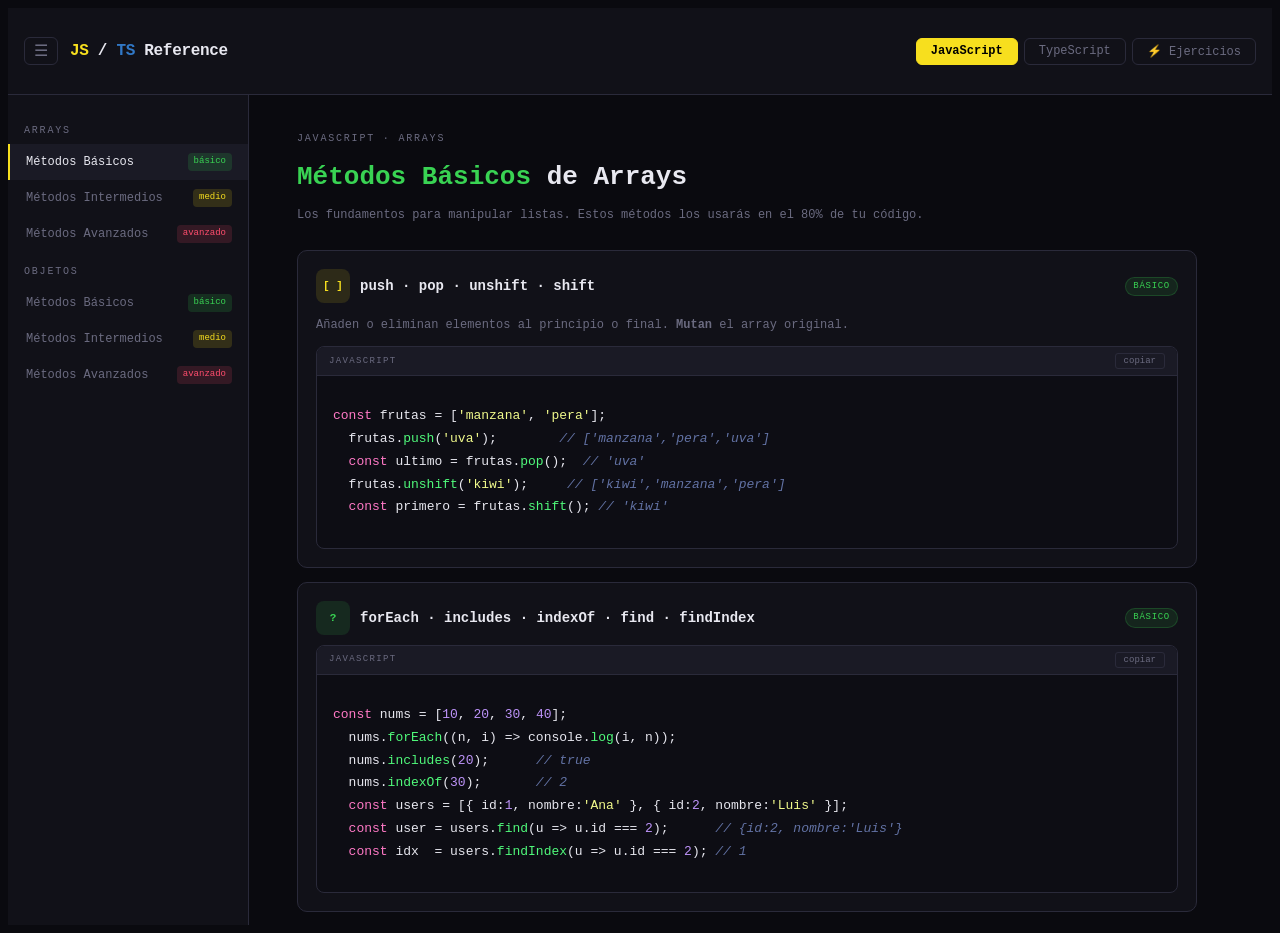
==== commit 44ccb2f3: "Upload aside mobile" ====
--- a/index.html
+++ b/index.html
@@ -16,7 +16,7 @@
   <meta name="robots" content="index, follow">
   <meta name="theme-color" content="#0a0a0f">
   <link rel="canonical" href="https://js-ts-reference.netlify.app/">
-  
+
   <!-- ===== OPEN GRAPH (Facebook, LinkedIn, WhatsApp) ===== -->
   <meta property="og:type" content="website">
   <meta property="og:url" content="https://js-ts-reference.netlify.app/">
@@ -28,7 +28,7 @@
   <meta property="og:image:alt" content="JS / TS Reference — Guía interactiva de JavaScript y TypeScript">
   <meta property="og:locale" content="es_ES">
   <meta property="og:site_name" content="JS / TS Reference">
-  
+
   <!-- ===== TWITTER CARD ===== -->
   <meta name="twitter:card" content="summary_large_image">
   <meta name="twitter:url" content="https://js-ts-reference.netlify.app/">
@@ -37,7 +37,7 @@
   <meta name="twitter:image" content="https://js-ts-reference.netlify.app/og-image.png">
   <meta name="twitter:creator" content="@jorgeDevCod">
   <meta name="twitter:site" content="@jorgeDevCod">
-  
+
   <!-- ===== PWA / MOBILE ===== -->
   <meta name="mobile-web-app-capable" content="yes">
   <meta name="apple-mobile-web-app-capable" content="yes">
@@ -51,6 +51,9 @@
   </head>
 
   <body>
+    <!-- Overlay para cerrar el sidebar en móvil -->
+    <div class="sidebar-overlay" id="sidebar-overlay" onclick="closeSidebar()"></div>
+
     <header>
       <button class="toggle-btn" onclick="toggleSidebar()">☰</button>
       <div class="logo"><span class="js">JS</span> / <span class="ts">TS</span> Reference</div>
@@ -1381,6 +1384,7 @@
       </main>
     </div>
 
+    <script data-cfasync="false" src="/cdn-cgi/scripts/5c5dd728/cloudflare-static/email-decode.min.js"></script>
     <script src="app.js"></script>
   </body>
 
--- a/style.css
+++ b/style.css
@@ -1,16 +1,16 @@
+<style>
+
+/* ===== RESET & BASE ===== */
 *,
 *::before,
 *::after {
-    font-family: "Poppins", sans-serif;
-    font-weight: 500;
-
     margin: 0;
     padding: 0;
     box-sizing: border-box;
 }
 
 :root {
-    --header-h: 52px;
+    --header-h: 70px;
     --aside-w: 240px;
     --bg: #0a0a0f;
     --surface: #111118;
@@ -68,7 +68,7 @@
 header {
     background: var(--surface);
     border-bottom: 1px solid var(--border);
-    padding: 0 16px;
+    padding: 8px 16px;
     height: var(--header-h);
     display: flex;
     align-items: center;
@@ -198,7 +198,7 @@
 .s-item {
     padding: 9px 16px;
     cursor: pointer;
-    font-size: var(--font-md);
+    font-size: var(--font-sm);
     color: var(--muted);
     border-left: 2px solid transparent;
     display: flex;
@@ -297,7 +297,7 @@
 
 .sec-desc {
     color: var(--muted);
-    font-size: var(--font-md);
+    font-size: var(--font-sm);
     line-height: 1.75;
     margin-bottom: 24px;
     max-width: 640px;
@@ -822,38 +822,62 @@
     }
 }
 
-/* Tablet (600–768px): sidebar colapsado por defecto, accesible vía toggle */
+/* ── Móvil + Tablet: drawer lateral sobre el contenido ── */
 @media (max-width: 768px) {
     :root {
-        --aside-w: 200px;
+        --aside-w: 220px;
         --header-h: 48px;
     }
 
     .layout {
         overflow: visible;
         height: auto;
-        min-height: calc(100vh - 48px);
-    }
-
+        min-height: calc(100vh - var(--header-h));
+    }
+
+    .tabs {
+        font-size: var(--font-sm);
+        margin-left: auto;
+        flex-direction: row-reverse;
+    }
+
+    /* El sidebar es un drawer flotante — SIEMPRE oculto por defecto */
     aside {
+        position: fixed !important;
+        top: var(--header-h) !important;
+        left: 0 !important;
+        height: calc(100vh - var(--header-h)) !important;
+        z-index: 300 !important;
+        box-shadow: 6px 0 24px rgba(0, 0, 0, 0.6);
+        /* Estado cerrado */
+        width: 0 !important;
+        opacity: 0 !important;
+        overflow: hidden !important;
+        padding: 0 !important;
+        border: none !important;
+        transition: width 0.28s ease, opacity 0.28s ease, padding 0.28s ease !important;
+    }
+
+    /* Estado abierto — activado por JS añadiendo la clase mobile-open */
+    aside.mobile-open {
+        width: var(--aside-w) !important;
+        opacity: 1 !important;
+        padding: 16px 0 24px !important;
+        border-right: 1px solid var(--border) !important;
+        overflow-y: auto !important;
+    }
+
+    /* Overlay oscuro detrás del drawer */
+    .sidebar-overlay {
+        display: none;
         position: fixed;
-        top: var(--header-h);
-        left: 0;
-        height: calc(100vh - var(--header-h));
-        z-index: 150;
-        box-shadow: 4px 0 20px rgba(0, 0, 0, 0.5);
-        width: 0;
-        opacity: 0;
-        overflow: hidden;
-        padding: 0;
-        border: none;
-    }
-
-    aside.mobile-open {
-        width: var(--aside-w);
-        opacity: 1;
-        padding: 16px 0 24px;
-        border-right: 1px solid var(--border);
+        inset: 0;
+        background: rgba(0, 0, 0, 0.5);
+        z-index: 299;
+    }
+
+    .sidebar-overlay.active {
+        display: block;
     }
 
     main {
@@ -862,28 +886,32 @@
         overflow-x: hidden;
     }
 
+    .sec {
+        max-width: 100%;
+    }
+
     pre {
         font-size: 11px;
     }
 }
 
-/* Móvil (< 600px) */
-@media (max-width: 600px) {
+/* ── Móvil pequeño (< 480px) ── */
+@media (max-width: 480px) {
     :root {
         --header-h: 44px;
     }
 
     header {
-        padding: 0 12px;
-        gap: 8px;
+        padding: 0 10px;
+        gap: 6px;
     }
 
     .logo {
-        font-size: 14px;
+        font-size: 13px;
     }
 
     .main-tab {
-        padding: 4px 10px;
+        padding: 4px 9px;
         font-size: 10px;
     }
 
@@ -893,11 +921,11 @@
     }
 
     main {
-        padding: 12px;
+        padding: 10px;
     }
 
     .card {
-        padding: 12px;
+        padding: 10px;
     }
 
     .card-title {
@@ -905,14 +933,14 @@
     }
 
     pre {
-        font-size: 10.5px;
+        font-size: 10px;
         line-height: 1.6;
+        padding: 8px;
+    }
+
+    .ex-header {
         padding: 10px;
-    }
-
-    .ex-header {
-        padding: 12px;
-        gap: 10px;
+        gap: 8px;
     }
 
     .ex-num {
@@ -926,34 +954,33 @@
     }
 
     .tog-btn {
-        padding: 10px 4px;
+        padding: 9px 4px;
         font-size: 10px;
-        gap: 4px;
+        gap: 3px;
     }
 
     .exp-panel-inner {
-        padding: 12px;
+        padding: 10px;
         font-size: 11px;
     }
 
     .sec-title {
-        font-size: clamp(16px, 5vw, 22px);
-    }
-}
-
-@media (min-width: 990px) {
+        font-size: clamp(15px, 5vw, 20px);
+    }
+}
+
+/* Pantalla grande (> 1400px) */
+@media (min-width: 1400px) {
     :root {
         --aside-w: 260px;
     }
 
     main {
         padding: 40px 56px;
-        font-size: var(--font-lg);
     }
 
     .sec {
-        max-width: 1280px;
-        margin: auto;
+        max-width: 960px;
     }
 
     body {
@@ -973,11 +1000,9 @@
 
     main {
         padding: 48px 72px;
-        font-size: var(--font-xl);
     }
 
     .sec {
-        max-width: 2480px;
-        margin: auto;
-    }
-}
+        max-width: 1050px;
+    }
+}
